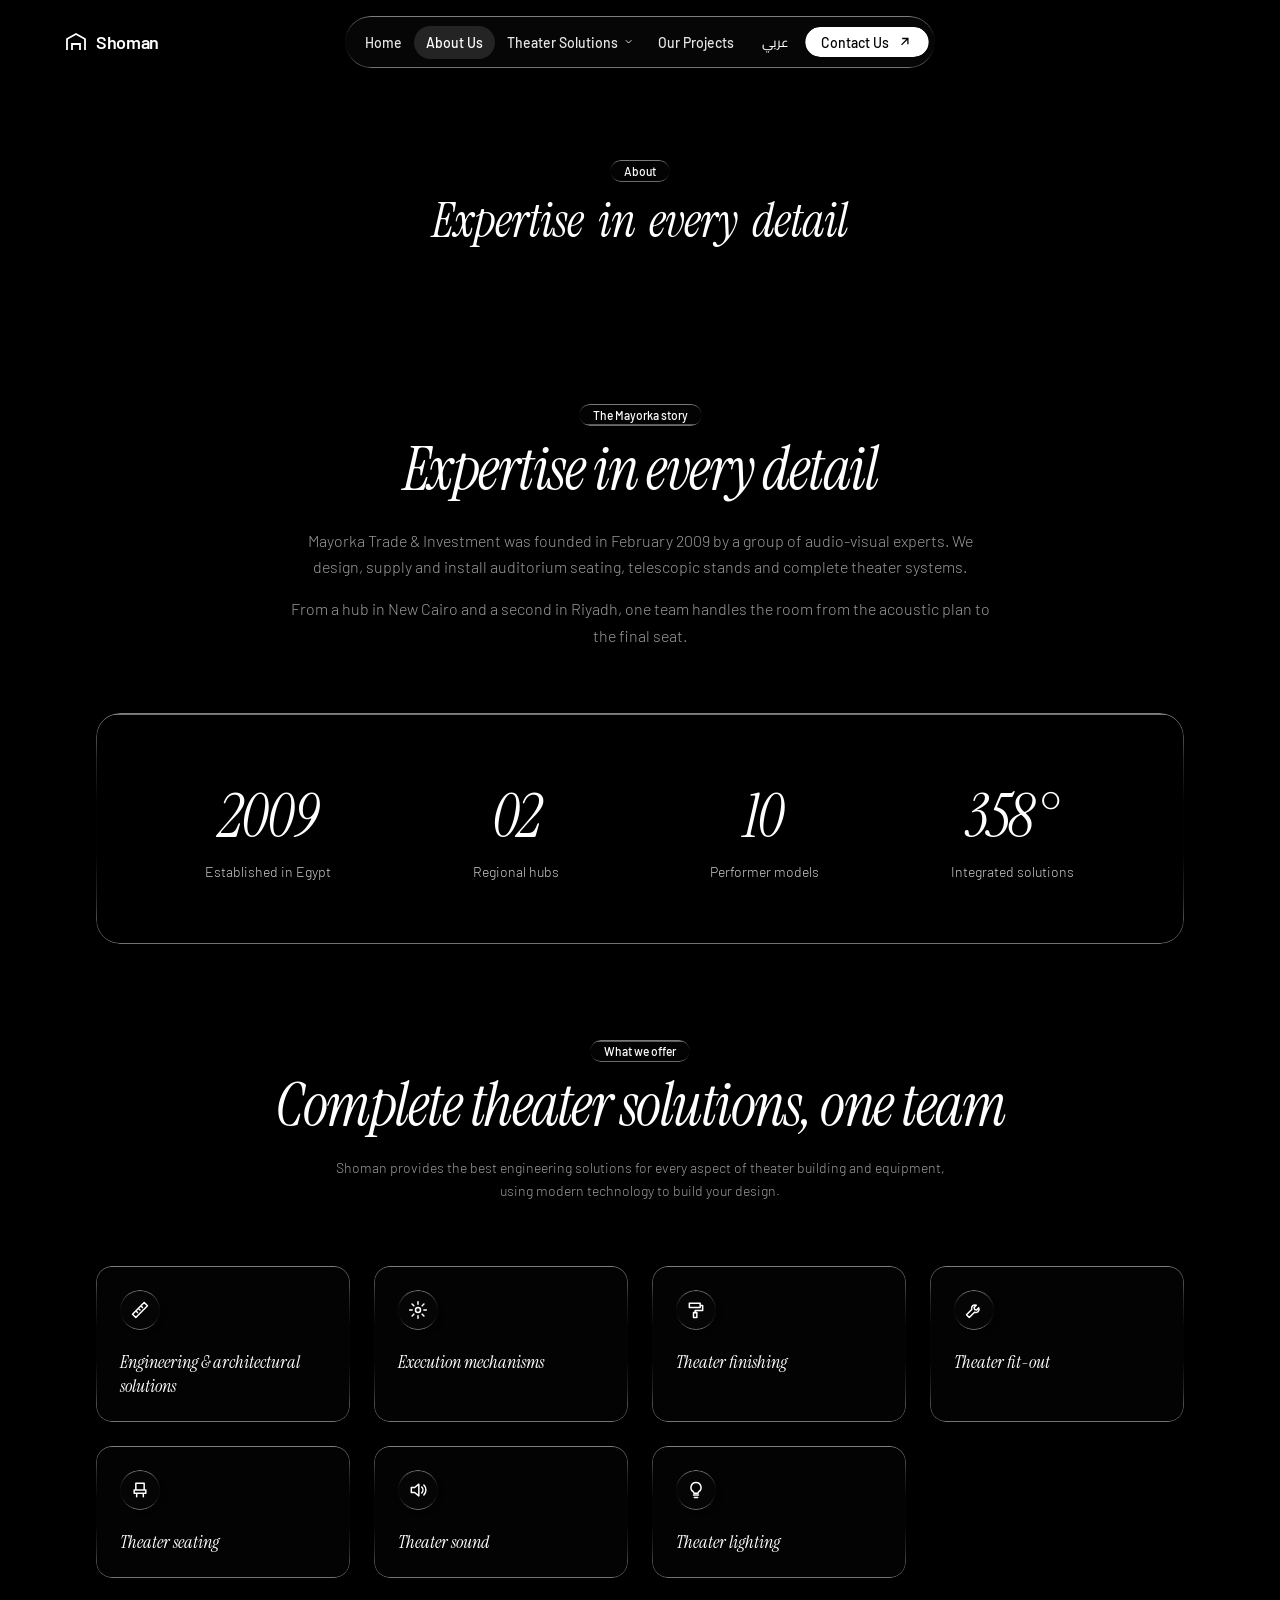
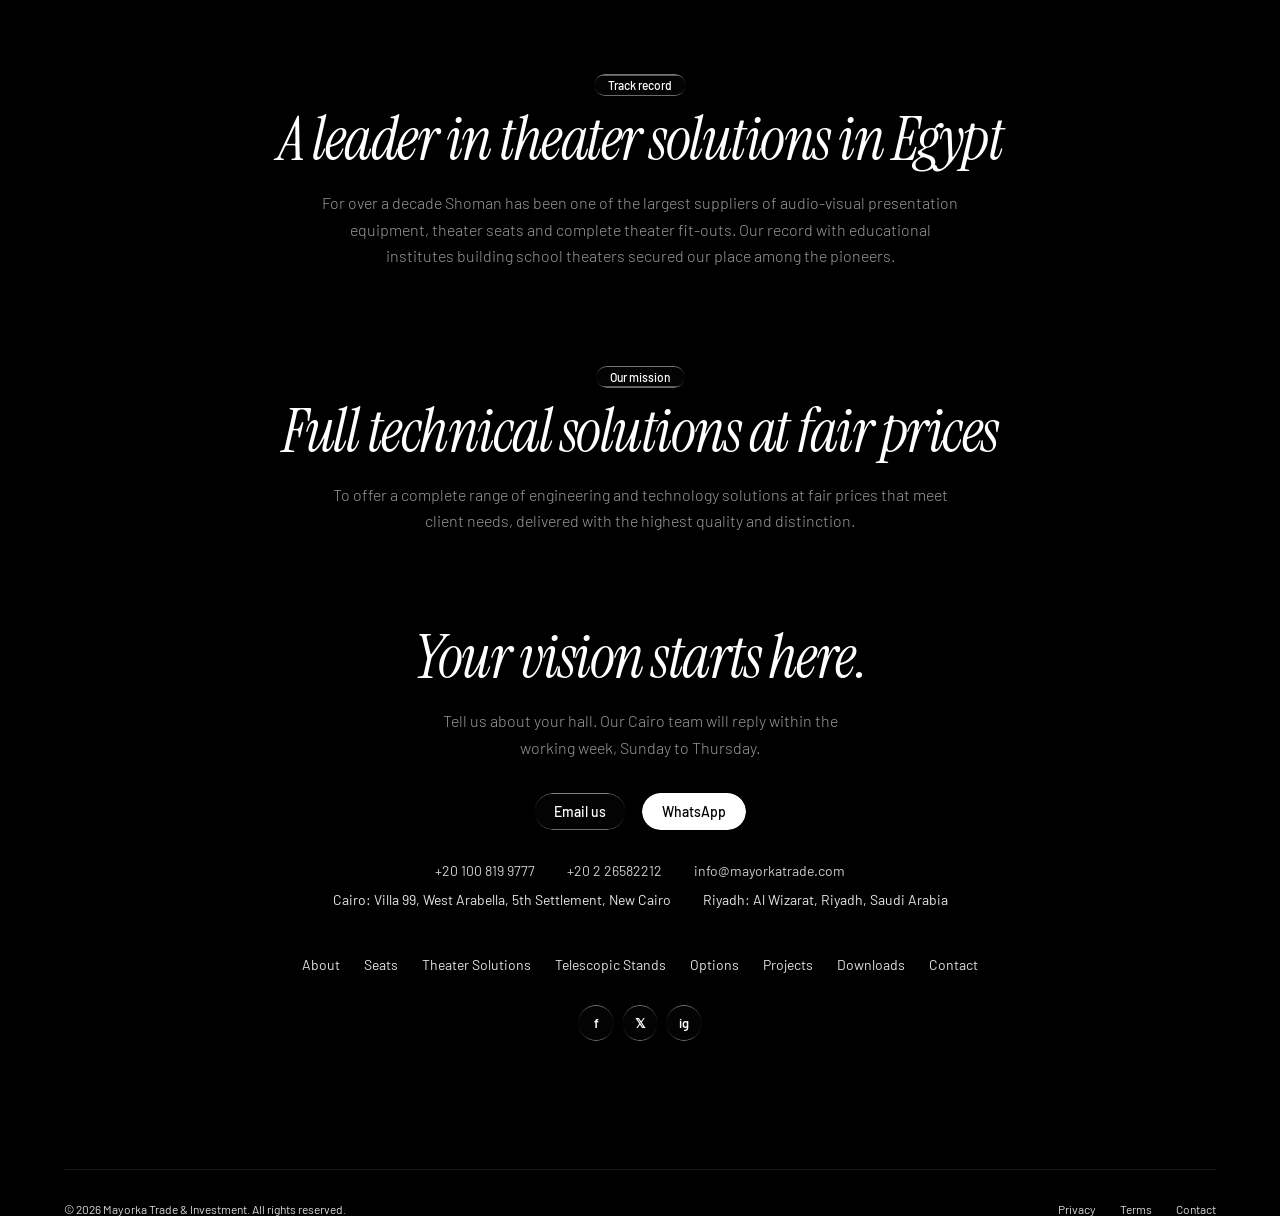
==== about.html @ d0b799e7 "Upload website" ====
<!doctype html>
<html lang="en" dir="ltr">
<head>
<meta charset="utf-8">
<meta name="viewport" content="width=device-width,initial-scale=1,viewport-fit=cover">
<script src="theme.js"></script>
<title>Shoman | About</title>
<link rel="preconnect" href="https://fonts.googleapis.com">
<link rel="preconnect" href="https://fonts.gstatic.com" crossorigin>
<link rel="stylesheet" href="https://fonts.googleapis.com/css2?family=Barlow:wght@300;400;500;600&family=Instrument+Serif:ital@0;1&family=Cairo:wght@300;400;500;600;700&display=swap">
<style>
:root{--bg:#000;--fg:#fff;--muted:rgba(255,255,255,.6);--serif:'Instrument Serif','Cairo',serif;--sans:'Barlow','Cairo',ui-sans-serif,sans-serif}
*{box-sizing:border-box;margin:0;padding:0}
html{scroll-behavior:smooth}
body{background:var(--bg);color:var(--fg);font-family:var(--sans);-webkit-font-smoothing:antialiased;min-height:100svh;overflow-x:hidden}
a{color:inherit;text-decoration:none}ul{list-style:none}
::selection{background:rgba(255,255,255,.25);color:#000}
:focus-visible{outline:3px solid rgba(255,255,255,.5);outline-offset:2px}
.serif{font-family:var(--serif);font-style:italic}
[dir=rtl] .serif{font-style:normal;font-weight:600}
/* liquid glass (identical to Prism) */
.lg,.lgs{background:rgba(255,255,255,.01);background-blend-mode:luminosity;backdrop-filter:blur(4px);-webkit-backdrop-filter:blur(4px);box-shadow:inset 0 1px 1px rgba(255,255,255,.1);position:relative;overflow:hidden}
.lgs{backdrop-filter:blur(50px);-webkit-backdrop-filter:blur(50px);box-shadow:4px 4px 4px rgba(0,0,0,.05),inset 0 1px 1px rgba(255,255,255,.15)}
.lg::before,.lgs::before{content:'';position:absolute;inset:0;border-radius:inherit;padding:1.4px;background:linear-gradient(180deg,rgba(255,255,255,.45),rgba(255,255,255,.15) 20%,rgba(255,255,255,0) 40%,rgba(255,255,255,0) 60%,rgba(255,255,255,.15) 80%,rgba(255,255,255,.45));-webkit-mask:linear-gradient(#fff 0 0) content-box,linear-gradient(#fff 0 0);-webkit-mask-composite:xor;mask-composite:exclude;pointer-events:none}
.rise{animation:rise .6s ease-out both}
.rs{animation:rs .6s ease-out both}
.wr{display:inline-block;animation:wr .7s ease-out both}
@keyframes rise{from{opacity:0;transform:translateY(20px)}to{opacity:1;transform:none}}
@keyframes rs{from{transform:translateY(20px)}to{transform:none}}
@keyframes wr{0%{transform:translateY(50px)}50%{transform:translateY(-5px)}100%{transform:none}}
@media(prefers-reduced-motion:reduce){.rise,.rs,.wr{animation:none}}
/* video backdrop */
.vb{position:absolute;inset:0;width:100%;height:100%;object-fit:cover;z-index:0}
.fb,.ft{position:absolute;inset-inline:0;height:200px;z-index:1;pointer-events:none}
.fb{bottom:0;background:linear-gradient(to top,#000,transparent)}
.ft{top:0;background:linear-gradient(to bottom,#000,transparent)}
.sec{position:relative;overflow:hidden}
.wrap{position:relative;z-index:2;max-width:72rem;margin-inline:auto}
.pad{padding:6rem 1.5rem}
@media(min-width:768px){.pad{padding-inline:4rem}}
@media(min-width:1024px){.pad{padding-inline:6rem}}
/* pieces */
.pill{display:inline-block;border-radius:999px;padding:.25rem .875rem;font-size:.75rem;font-weight:500}
.gbtn{display:inline-flex;align-items:center;justify-content:center;gap:.5rem;border-radius:999px;padding:.625rem 1.25rem;font:500 .875rem var(--sans);color:#fff;border:0;cursor:pointer;white-space:nowrap}
.btn{display:inline-flex;align-items:center;gap:.5rem;border-radius:999px;padding:.625rem 1.25rem;font:500 .875rem var(--sans);background:#fff;color:#000;border:0;cursor:pointer;white-space:nowrap}
.btn.sm{padding:.4rem 1rem}
.ghost{background:none;color:#fff}.ghost:hover{background:rgba(255,255,255,.1)}
h2.h{font-size:2.25rem;line-height:.9;letter-spacing:-.025em;font-weight:400}
@media(min-width:768px){h2.h{font-size:3rem}}@media(min-width:1024px){h2.h{font-size:3.75rem}}
.p{font-size:.875rem;line-height:1.65;font-weight:300;color:var(--muted)}
.ctr{display:flex;flex-direction:column;align-items:center;text-align:center}
svg{width:1.1em;height:1.1em;flex:none}[dir=rtl] .ar{transform:scaleX(-1)}
/* nav */
header{position:fixed;inset-inline:0;top:1rem;z-index:50;padding:0 1.5rem}
@media(min-width:1024px){header{padding:0 4rem}}
nav{display:flex;align-items:center;justify-content:space-between;gap:1rem}
@media(min-width:768px){nav{display:grid;grid-template-columns:1fr auto 1fr}}
.logo{display:flex;align-items:center;gap:.5rem;font-size:1.125rem;font-weight:600;letter-spacing:-.02em;justify-self:start}
.bar{display:flex;align-items:center;gap:.25rem;border-radius:999px;padding:.375rem}
.links{display:none}@media(min-width:768px){.links{display:flex}.bar{padding-inline-start:.5rem}}
.links a{padding:.5rem .75rem;font-size:.875rem;font-weight:500;color:rgba(255,255,255,.9)}.links a:hover{color:#fff}
.lang{background:none;border:0;color:#fff;font:500 .8rem var(--sans);padding:.5rem .75rem;cursor:pointer;border-radius:999px}.lang:hover{background:rgba(255,255,255,.1)}
/* hero */
#home{min-height:100svh;display:flex;flex-direction:column}
.hin{position:relative;z-index:10;flex:1;display:flex;flex-direction:column;align-items:center;text-align:center;padding:9rem 1.5rem 0}
@media(min-width:768px){.hin{padding-top:11rem}}
.hin h1{margin-top:1.5rem;max-width:48rem;font-size:3.75rem;line-height:.85;letter-spacing:-2px;font-weight:400}
[dir=rtl] .hin h1{line-height:1.05;letter-spacing:0}
@media(min-width:768px){.hin h1{font-size:4.5rem}}@media(min-width:1024px){.hin h1{font-size:5.5rem;letter-spacing:-4px}[dir=rtl] .hin h1{letter-spacing:0}}
h1 span.w{display:inline-flex;flex-wrap:wrap;justify-content:center;gap:0 .3em}
.part{margin-top:auto;padding:4rem 0 2rem;gap:1.5rem}
.part ul{display:flex;flex-wrap:wrap;justify-content:center;gap:1rem 3rem}
.part li{font-size:1.5rem;letter-spacing:-.02em}@media(min-width:768px){.part li{font-size:1.875rem}}
/* process */
#process{min-height:700px;display:flex;align-items:center;padding:8rem 1.5rem}
/* features */
.row{display:flex;flex-direction:column;align-items:center;gap:2.5rem;margin-top:4rem}
@media(min-width:1024px){.row{flex-direction:row;gap:4rem;margin-top:6rem}.row.rev{flex-direction:row-reverse}}
.row>*{flex:1}.row h3{font-size:1.875rem;line-height:.95;letter-spacing:-.02em;font-weight:400}
@media(min-width:768px){.row h3{font-size:2.25rem}}
.media{position:relative;aspect-ratio:4/3;width:100%;border-radius:1rem;overflow:hidden}
/* grids */
.g{display:grid;gap:1.5rem;margin-top:4rem;grid-template-columns:1fr}
@media(min-width:768px){.g.b{grid-template-columns:repeat(2,1fr)}.g.t{grid-template-columns:repeat(3,1fr)}}
@media(min-width:1024px){.g.b{grid-template-columns:repeat(4,1fr)}}
.card{border-radius:1rem;padding:1.5rem}
.ico{display:flex;width:2.5rem;height:2.5rem;border-radius:50%;align-items:center;justify-content:center}
.card h3{margin-top:1.5rem;font-size:1.125rem;font-weight:400}.card .p{margin-top:.5rem}
.tag{display:block;margin-top:1.25rem;font-size:.75rem;color:rgba(255,255,255,.5)}
/* stats */
#stats{padding:8rem 1.5rem}
dl{border-radius:1.5rem;padding:3rem;display:grid;grid-template-columns:repeat(2,1fr);gap:2rem;text-align:center}
@media(min-width:768px){dl{padding:4rem}}@media(min-width:1024px){dl{grid-template-columns:repeat(4,1fr)}}
dl div{display:flex;flex-direction:column;gap:.5rem}dt{order:2;font-size:.875rem;font-weight:300;color:var(--muted)}
dd{font-size:2.25rem;letter-spacing:-.02em;font-variant-numeric:tabular-nums}@media(min-width:768px){dd{font-size:3rem}}@media(min-width:1024px){dd{font-size:3.75rem}}
/* cta + footer */
#contact{padding:8rem 1.5rem 2rem}
.cl{display:flex;flex-wrap:wrap;justify-content:center;gap:.75rem 2rem;margin-top:2rem;font-size:.875rem;color:rgba(255,255,255,.8)}
footer{margin-top:8rem;display:flex;flex-direction:column;align-items:center;justify-content:space-between;gap:1rem;border-top:1px solid rgba(255,255,255,.1);padding-top:2rem;font-size:.75rem;color:rgba(255,255,255,.4)}
@media(min-width:640px){footer{flex-direction:row}}
footer nav{display:flex;gap:1.5rem}footer a:hover{color:#fff}

.chips{display:flex;flex-wrap:wrap;justify-content:center;gap:.5rem;margin-top:2.5rem}
.chip{border:0;color:#fff;font:500 .8rem var(--sans);padding:.5rem 1rem;border-radius:999px;cursor:pointer;background:rgba(255,255,255,.04)}
.chip.on{background:#fff;color:#000}
.pc{display:flex;flex-direction:column;gap:.75rem;padding:1.75rem}
.pc[hidden]{display:none}
.pc .n{font-size:2.5rem;letter-spacing:-.02em;line-height:1}
.pc h3{margin:0;font-size:1.25rem}
.soc{display:flex;gap:.5rem;justify-content:center;margin-top:2rem}
.soc a{width:2.25rem;height:2.25rem;border-radius:50%;display:flex;align-items:center;justify-content:center;font-size:.8rem;font-weight:600}
.modal{position:fixed;inset:0;z-index:100;display:none;align-items:center;justify-content:center;padding:1.5rem;background:rgba(0,0,0,.7)}
.modal.on{display:flex}
.box{width:100%;max-width:32rem;border-radius:1.5rem;padding:2rem;background:rgba(10,10,10,.92);position:relative}
.box h3{font-size:1.75rem;font-weight:400;margin-bottom:1rem}.box h4{font-size:.95rem;font-weight:600;margin-top:1.25rem}
.box .p{margin-top:.4rem;color:rgba(255,255,255,.7)}.box .note{margin-top:1.5rem;font-size:.75rem;color:rgba(255,255,255,.4)}
.box button.x{position:absolute;top:1rem;inset-inline-end:1rem;background:none;border:0;color:#fff;font-size:1.25rem;cursor:pointer}
[dir=rtl]{--sans:'Cairo','Barlow',sans-serif}
.pgs{display:flex;flex-wrap:wrap;justify-content:center;gap:.5rem 1.5rem;margin-top:3rem;font-size:.875rem;color:rgba(255,255,255,.7)}.pgs a:hover{color:#fff}
.tabs{display:flex;flex-wrap:wrap;justify-content:center;gap:.5rem;margin-top:2.5rem}.tb{border:0;color:#fff;font:500 .8rem var(--sans);padding:.5rem 1rem;border-radius:999px;cursor:pointer;background:rgba(255,255,255,.04)}.tb.on{background:#fff;color:#000}
.pnl{margin:2rem auto 0;max-width:40rem;padding:2rem;border-radius:1.5rem}.pnl[hidden]{display:none}.pnl ul{margin-top:1.25rem;display:flex;flex-direction:column;gap:.6rem}.pnl li{font-size:.9rem;color:rgba(255,255,255,.85);display:flex;gap:.6rem}.pnl li::before{content:"✓";color:#fff}
.chs{display:flex;flex-wrap:wrap;gap:.5rem;margin-top:1.25rem}.chs .pill{font-weight:400;color:rgba(255,255,255,.85)}
.spec{margin-top:.25rem;display:grid;grid-template-columns:auto 1fr;gap:.35rem 1rem;font-size:.8rem}.spec dt{order:0;color:rgba(255,255,255,.5);font-size:.8rem}.spec dd{font-size:.8rem;letter-spacing:0;font-family:var(--sans);text-align:start}
.cr{display:flex;gap:2rem;align-items:flex-start;flex-wrap:wrap;margin-top:1rem}
.bar.lg{overflow:visible}.links .nl{display:inline-flex;align-items:center;gap:.3rem;border-radius:999px}.links .nl.on{background:rgba(255,255,255,.12);color:#fff}.links .nl:hover{background:rgba(255,255,255,.08)}
.has-dd{position:relative;display:flex}.dd{position:absolute;top:100%;inset-inline-start:0;padding-top:.6rem;display:none;min-width:15rem;z-index:60}.dd-in{border-radius:1.25rem;padding:.4rem;background:rgba(8,8,8,.94)}
.has-dd:hover .dd,.has-dd:focus-within .dd{display:block}.links .dd a{display:block;padding:.6rem .9rem;border-radius:.75rem;font-size:.85rem;color:rgba(255,255,255,.85)}.links .dd a:hover{background:rgba(255,255,255,.1);color:#fff}
.bg{display:inline-flex;padding:.4rem .6rem}@media(min-width:768px){.bg{display:none}}
.mnav{display:none;margin-top:.75rem;border-radius:1.5rem;padding:.5rem;flex-direction:column;background:rgba(8,8,8,.94)}.mnav.on{display:flex}@media(min-width:768px){.mnav{display:none!important}}
.mnav a{padding:.7rem 1rem;border-radius:999px;font-size:.9rem;font-weight:500}.mnav a.on{background:rgba(255,255,255,.12)}.mnav a.sub{padding-inline-start:2rem;font-size:.8rem;color:rgba(255,255,255,.7);font-weight:400}
.scrim{position:fixed;inset:0;z-index:80;background:rgba(0,0,0,.6);opacity:0;pointer-events:none;transition:opacity .3s}.scrim.on{opacity:1;pointer-events:auto}
.panel{position:fixed;top:0;bottom:0;inset-inline-end:0;width:min(28rem,100%);z-index:90;overflow-y:auto;background:rgba(8,8,8,.97);padding:1.5rem;border-inline-start:1px solid rgba(255,255,255,.15);transform:translateX(100%);transition:transform .35s ease}
[dir=rtl] .panel{transform:translateX(-100%)}.panel.on,[dir=rtl] .panel.on{transform:none}
.ph{display:flex;justify-content:space-between;align-items:flex-start;gap:1rem;margin-bottom:1.5rem}.pe{font-size:.75rem;color:rgba(255,255,255,.5)}.ph h3{font-size:2rem;font-weight:400;margin-top:.25rem}
.xb{background:none;border:0;color:#fff;font-size:1.5rem;line-height:1;cursor:pointer;padding:.25rem .5rem;border-radius:999px}.xb:hover{background:rgba(255,255,255,.1)}
.pimg{aspect-ratio:4/3;border-radius:1rem;background:rgba(255,255,255,.04);padding:2rem;margin-bottom:1.25rem}.pimg svg,.cimg svg{width:100%;height:100%}
.cimg{aspect-ratio:16/10;border-radius:.75rem;background:rgba(255,255,255,.04);padding:1rem;margin-bottom:.5rem}
.prow{display:flex;justify-content:space-between;gap:1rem;padding:.75rem 0;border-bottom:1px solid rgba(255,255,255,.1);font-size:.875rem}.prow b{font-weight:500;color:rgba(255,255,255,.55)}
.pbt{display:flex;flex-wrap:wrap;gap:.75rem;margin-top:1.5rem}
.pcard,.pc{cursor:pointer;transition:background .2s}.pcard:hover,.pc:hover{background:rgba(255,255,255,.04)}.hid{display:none!important}
.lmw{display:flex;flex-direction:column;align-items:center;gap:1rem;margin-top:3rem}
.lbx{position:fixed;inset:0;z-index:100;display:none;align-items:center;justify-content:center;padding:1.5rem;background:rgba(0,0,0,.8)}.lbx.on{display:flex}
.lbb{width:100%;max-width:56rem;border-radius:1.5rem;padding:1rem;position:relative;background:rgba(10,10,10,.96)}.lbb .xb{position:absolute;top:1.5rem;inset-inline-end:1.5rem;z-index:3;background:rgba(0,0,0,.5)}
.art{aspect-ratio:16/9;border-radius:1rem;overflow:hidden}.art svg{width:100%;height:100%;display:block}.cap{padding:1.25rem .75rem .5rem}.cap b{font-size:1.5rem;font-weight:400}.cap p{margin-top:.5rem}
</style>
<script>document.documentElement.classList.add("js")</script>
<style id="shoman-smooth">/* ===== Shoman smooth layer ===== */
:root{--ease:cubic-bezier(.22,1,.36,1)}
@keyframes shomanIn{from{opacity:0}to{opacity:1}}
@keyframes shomanUp{from{opacity:0;transform:translateY(16px)}to{opacity:1;transform:none}}
@keyframes shomanPop{from{opacity:0;transform:translateY(12px) scale(.98)}to{opacity:1;transform:none}}
/* page enter / leave */
body{animation:shomanIn .5s ease both}
html.leaving body{opacity:0;transition:opacity .26s ease}
main{transition:opacity .2s ease}main.lswap{opacity:0}
/* scroll reveal (replaces the fire-on-load .rise) */
html.js .rise{animation:none;opacity:0;transform:translateY(28px);transition:opacity .9s var(--ease),transform .9s var(--ease),background-color .3s ease,border-color .3s ease}
html.js .rise.in{opacity:1;transform:none}
html.js .rise.done{transition:transform .4s var(--ease),opacity .4s ease,background-color .3s ease,border-color .3s ease}
html.js .rise.done.pcard:hover,html.js .rise.done.pc:hover{transform:translateY(-4px)}
/* background videos fade in instead of popping */
html.js .vb{opacity:0;transition:opacity 1.2s ease}html.js .vb.ready{opacity:1}
/* nav dropdown + mobile menu */
.dd{display:block;opacity:0;visibility:hidden;transform:translateY(8px);transition:opacity .25s var(--ease),transform .25s var(--ease),visibility 0s linear .25s}
.has-dd:hover .dd,.has-dd:focus-within .dd{opacity:1;visibility:visible;transform:none;transition-delay:0s}
.links .nl svg{transition:transform .25s var(--ease)}.has-dd:hover .nl svg{transform:rotate(180deg)}
.mnav.on{animation:shomanPop .3s var(--ease)}
/* buttons, chips, links */
.btn,.gbtn,.chip,.tb,.lang,.links a,.mnav a,.dd a,.pgs a,footer a,.xb,.soc a{transition:color .25s ease,background-color .25s ease,border-color .25s ease,transform .25s var(--ease),opacity .25s ease}
.btn:hover,.gbtn:hover{transform:translateY(-1px)}.btn:active,.gbtn:active{transform:none}
.chip:hover:not(.on),.tb:hover:not(.on){background:rgba(255,255,255,.1)}
/* modal / lightbox / panel / tab + filter swaps */
.modal.on,.lbx.on{animation:shomanIn .25s ease}
.modal.on .box,.lbx.on .lbb{animation:shomanPop .35s var(--ease)}
.pc.swap,.pnl.swap{animation:shomanUp .5s var(--ease) both}
.pnl:not([hidden]){animation:shomanUp .5s var(--ease) both}
@media(prefers-reduced-motion:reduce){body{animation:none}html.js .rise{opacity:1;transform:none;transition:none}html.js .vb{opacity:1;transition:none}.pnl:not([hidden]),.pc.swap{animation:none}.dd{transition:none}}
/* footer video: dimmed + softened so the text stays readable */
#cta .vb,#contact .vb{filter:brightness(.55) blur(2px);transform:scale(1.05)}

/* icons */
.ico svg{width:1.25rem;height:1.25rem;stroke-linecap:round;stroke-linejoin:round}
.ico{transition:background-color .3s ease,transform .4s var(--ease)}
.card:hover .ico,.pnl:hover>.ico{background:rgba(255,255,255,.1);transform:scale(1.06)}
.ico+h3[style*="margin:0"]{margin-top:1.25rem!important}
.ico+h3{margin-top:1.25rem}
.pnl>.ico+h3{margin-top:1rem}
.tb{display:inline-flex;align-items:center;gap:.5rem}.tb svg{width:1rem;height:1rem;stroke-width:1.8;stroke-linecap:round;stroke-linejoin:round}
.card a[dir=ltr] svg{width:1rem;height:1rem;stroke-width:1.8;stroke-linecap:round;stroke-linejoin:round}
.card div svg{width:1rem;height:1rem;stroke-linecap:round;stroke-linejoin:round}
</style>
<link rel="stylesheet" href="theme.css">
</head>
<body>
<header>
  <nav>
    <a href="index.html" class="logo" aria-label="Shoman"><svg viewBox="0 0 24 24" fill="none" stroke="currentColor" stroke-width="1.8" style="width:1.5rem;height:1.5rem"><path d="M3 20V9l9-5 9 5v11M8 20v-6h8v6"/></svg>Shoman</a>
    <div class="lg bar">
      <div class="links"><a href="index.html" class="nl" data-en="Home" data-ar="الرئيسية">Home</a><a href="about.html" class="nl on" data-en="About Us" data-ar="من نحن">About Us</a><div class="has-dd"><a href="theater.html" class="nl" aria-haspopup="true"><span data-en="Theater Solutions" data-ar="حلول المسارح">Theater Solutions</span><svg viewBox="0 0 24 24" fill="none" stroke="currentColor" stroke-width="2" style="width:.8em;height:.8em"><path d="m6 9 6 6 6-6"/></svg></a><div class="dd" role="menu"><div class="dd-in lgs"><a href="theater.html#svc-arch" role="menuitem" data-en="Architecture &amp; Design" data-ar="العمارة والتصميم">Architecture &amp; Design</a><a href="theater.html#svc-audio" role="menuitem" data-en="Pro Audio" data-ar="الصوتيات الاحترافية">Pro Audio</a><a href="theater.html#svc-light" role="menuitem" data-en="Pro Lighting" data-ar="الإضاءة الاحترافية">Pro Lighting</a><a href="theater.html#svc-visual" role="menuitem" data-en="Visual &amp; Effects" data-ar="المؤثرات البصرية">Visual &amp; Effects</a><a href="theater.html#svc-mech" role="menuitem" data-en="Mechanism" data-ar="الميكانيزم">Mechanism</a><a href="theater.html#svc-care" role="menuitem" data-en="Annual Care Packages" data-ar="باقات الصيانة السنوية">Annual Care Packages</a></div></div></div><a href="projects.html" class="nl" data-en="Our Projects" data-ar="مشاريعنا">Our Projects</a></div>
      <button class="lang" id="lang" aria-label="Switch language">عربي</button>
      <a href="contact.html" class="btn sm"><span data-en="Contact Us" data-ar="تواصل معنا">Contact Us</span><svg class="ar" viewBox="0 0 24 24" fill="none" stroke="currentColor" stroke-width="2"><path d="M7 17 17 7M8 7h9v9"/></svg></a>
      <button class="lang bg" id="bg" aria-label="Menu" aria-expanded="false"><svg viewBox="0 0 24 24" fill="none" stroke="currentColor" stroke-width="2" style="width:1.25rem;height:1.25rem"><path d="M4 7h16M4 12h16M4 17h16"/></svg></button>
    </div>
  </nav>
  <div class="mnav lg" id="mnav"><a href="index.html" class="m" data-en="Home" data-ar="الرئيسية">Home</a><a href="about.html" class="m on" data-en="About Us" data-ar="من نحن">About Us</a><a href="theater.html" class="m" data-en="Theater Solutions" data-ar="حلول المسارح">Theater Solutions</a><a class="sub" href="theater.html#svc-arch" data-en="Architecture &amp; Design" data-ar="العمارة والتصميم">Architecture &amp; Design</a><a class="sub" href="theater.html#svc-audio" data-en="Pro Audio" data-ar="الصوتيات الاحترافية">Pro Audio</a><a class="sub" href="theater.html#svc-light" data-en="Pro Lighting" data-ar="الإضاءة الاحترافية">Pro Lighting</a><a class="sub" href="theater.html#svc-visual" data-en="Visual &amp; Effects" data-ar="المؤثرات البصرية">Visual &amp; Effects</a><a class="sub" href="theater.html#svc-mech" data-en="Mechanism" data-ar="الميكانيزم">Mechanism</a><a class="sub" href="theater.html#svc-care" data-en="Annual Care Packages" data-ar="باقات الصيانة السنوية">Annual Care Packages</a><a href="projects.html" class="m" data-en="Our Projects" data-ar="مشاريعنا">Our Projects</a><a href="contact.html" class="m" data-en="Contact Us" data-ar="تواصل معنا">Contact Us</a></div>
</header>
<script>(function(){var b=document.getElementById("bg"),m=document.getElementById("mnav");b.addEventListener("click",function(){var o=m.classList.toggle("on");b.setAttribute("aria-expanded",o)});m.addEventListener("click",function(e){if(e.target.tagName==="A")m.classList.remove("on")})})()</script>
<main>
<section class="sec" style="padding:10rem 1.5rem 4rem"><video class="vb" src="cta.mp4" autoplay loop muted playsinline aria-hidden="true" tabindex="-1"></video><div class="fb"></div><div aria-hidden="true" style="position:absolute;inset:0;z-index:0;background:rgba(0,0,0,.45)"></div><div class="wrap ctr" style="max-width:48rem"><span class="lg pill rise" style="margin-bottom:1rem" data-en="About" data-ar="من نحن"></span><h1 id="h1" class="serif" style="font-size:3rem;line-height:.95;letter-spacing:-.02em;font-weight:400" data-en="Expertise in every detail" data-ar="خبرة في كل تفصيلة"></h1></div></section>
<section class="pad"><div class="wrap"><div class="rise ctr"><span class="lg pill" data-en="The Mayorka story" data-ar="قصة مايوركا" style="margin-bottom:1rem"></span><h2 class="h serif" data-en="Expertise in every detail" data-ar="خبرة في كل تفصيلة"></h2></div><div class="rise ctr" style="margin-top:2rem;gap:1rem;max-width:44rem;margin-inline:auto"><p class="p" data-en="Mayorka Trade &amp; Investment was founded in February 2009 by a group of audio-visual experts. We design, supply and install auditorium seating, telescopic stands and complete theater systems." data-ar="تأسست مايوركا للتجارة والاستثمار في فبراير 2009 على يد مجموعة من خبراء الصوت والصورة. نصمم ونورّد ونركّب مقاعد القاعات والمدرجات القابلة للطي وأنظمة المسارح المتكاملة." style="font-size:1rem"></p><p class="p" data-en="From a hub in New Cairo and a second in Riyadh, one team handles the room from the acoustic plan to the final seat." data-ar="من مركزنا في القاهرة الجديدة ومركز ثانٍ في الرياض، يتولى فريق واحد القاعة من الخطة الصوتية حتى آخر مقعد." style="font-size:1rem"></p></div><dl class="rise lg" style="margin-top:4rem"><div><dt data-en="Established in Egypt" data-ar="تأسست في مصر"></dt><dd class="serif">2009</dd></div><div><dt data-en="Regional hubs" data-ar="مركزان إقليميان"></dt><dd class="serif">02</dd></div><div><dt data-en="Performer models" data-ar="موديلات Performer"></dt><dd class="serif">10</dd></div><div><dt data-en="Integrated solutions" data-ar="حلول متكاملة"></dt><dd class="serif">360°</dd></div></dl><div style="margin-top:6rem"><div class="rise ctr"><span class="lg pill" data-en="What we offer" data-ar="ما نقدمه" style="margin-bottom:1rem"></span><h2 class="h serif" data-en="Complete theater solutions, one team" data-ar="حلول متكاملة للمسارح بفريق واحد"></h2></div><p class="p rise" style="text-align:center;max-width:40rem;margin:1.5rem auto 0" data-en="Shoman provides the best engineering solutions for every aspect of theater building and equipment, using modern technology to build your design." data-ar="توفر Shoman أفضل الحلول الهندسية لجميع جوانب بناء المسرح والمعدات، وبأفضل الحلول الإبداعية باستخدام التكنولوجيا الحديثة لبناء التصميم الخاص بك."></p><div class="g b"><article class="rise lg card" style="animation-delay:0.0s"><span class="ico lgs"><svg viewBox="0 0 24 24" fill="none" stroke="currentColor" stroke-width="1.8" aria-hidden="true"><path d="M3 17 17 3l4 4L7 21zM7 13l2 2M10 10l2 2M13 7l2 2"/></svg></span><h3 class="serif" style="margin:0" data-en="Engineering &amp; architectural solutions" data-ar="الحلول الهندسية والمعمارية"></h3></article><article class="rise lg card" style="animation-delay:0.1s"><span class="ico lgs"><svg viewBox="0 0 24 24" fill="none" stroke="currentColor" stroke-width="1.8" aria-hidden="true"><path d="M12 9a3 3 0 1 0 0 6 3 3 0 0 0 0-6zM12 2v3M12 19v3M2 12h3M19 12h3M4.9 4.9l2.1 2.1M17 17l2.1 2.1M19.1 4.9 17 7M7 17l-2.1 2.1"/></svg></span><h3 class="serif" style="margin:0" data-en="Execution mechanisms" data-ar="آليات التنفيذ"></h3></article><article class="rise lg card" style="animation-delay:0.2s"><span class="ico lgs"><svg viewBox="0 0 24 24" fill="none" stroke="currentColor" stroke-width="1.8" aria-hidden="true"><path d="M4 4h13v5H4zM17 6.5h3v6H11v3M9 15h4v6H9z"/></svg></span><h3 class="serif" style="margin:0" data-en="Theater finishing" data-ar="تشطيبات المسارح"></h3></article><article class="rise lg card" style="animation-delay:0.3s"><span class="ico lgs"><svg viewBox="0 0 24 24" fill="none" stroke="currentColor" stroke-width="1.8" aria-hidden="true"><path d="M14.7 6.3a4 4 0 0 0-5.4 5.1L3 17.7 6.3 21l6.3-6.3a4 4 0 0 0 5.1-5.4l-2.6 2.6-2.4-.6-.6-2.4z"/></svg></span><h3 class="serif" style="margin:0" data-en="Theater fit-out" data-ar="تجهيزات المسارح"></h3></article><article class="rise lg card" style="animation-delay:0.0s"><span class="ico lgs"><svg viewBox="0 0 24 24" fill="none" stroke="currentColor" stroke-width="1.8" aria-hidden="true"><path d="M7 4h10v8H7zM5 12h14v4H5zM8 16v4M16 16v4"/></svg></span><h3 class="serif" style="margin:0" data-en="Theater seating" data-ar="كراسي المسارح"></h3></article><article class="rise lg card" style="animation-delay:0.1s"><span class="ico lgs"><svg viewBox="0 0 24 24" fill="none" stroke="currentColor" stroke-width="1.8" aria-hidden="true"><path d="M4 9v6h4l5 4V5L8 9zM16.5 8.5a5 5 0 0 1 0 7M19 6a8.5 8.5 0 0 1 0 12"/></svg></span><h3 class="serif" style="margin:0" data-en="Theater sound" data-ar="صوتيات المسارح"></h3></article><article class="rise lg card" style="animation-delay:0.2s"><span class="ico lgs"><svg viewBox="0 0 24 24" fill="none" stroke="currentColor" stroke-width="1.8" aria-hidden="true"><path d="M9 18h6M10 21h4M12 3a6 6 0 0 0-3.5 10.9c.6.5 1 1.2 1 2.1h5c0-.9.4-1.6 1-2.1A6 6 0 0 0 12 3z"/></svg></span><h3 class="serif" style="margin:0" data-en="Theater lighting" data-ar="إضاءة المسارح"></h3></article></div></div><div class="rise ctr" style="margin-top:6rem"><span class="lg pill" data-en="Track record" data-ar="سجل الإنجاز" style="margin-bottom:1rem"></span><h2 class="h serif" data-en="A leader in theater solutions in Egypt" data-ar="من رواد حلول المسارح في مصر"></h2><p class="p" data-en="For over a decade Shoman has been one of the largest suppliers of audio-visual presentation equipment, theater seats and complete theater fit-outs. Our record with educational institutes building school theaters secured our place among the pioneers." data-ar="تعد Shoman واحدة من أكبر موردي معدات العروض الصوتية والمرئية وكراسي المسارح وكافة تجهيزات المسارح لأكثر من عقد. وسجلنا الحافل مع المعاهد التعليمية في مصر لبناء المسارح المدرسية جعلنا أحد رواد حلول المسرح في مصر." style="margin-top:1.5rem;max-width:40rem;font-size:1rem"></p></div><div class="rise ctr" style="margin-top:6rem"><span class="lg pill" data-en="Our mission" data-ar="مهمتنا" style="margin-bottom:1rem"></span><h2 class="h serif" data-en="Full technical solutions at fair prices" data-ar="حلول تقنية هندسية كاملة بأسعار مناسبة"></h2><p class="p" data-en="To offer a complete range of engineering and technology solutions at fair prices that meet client needs, delivered with the highest quality and distinction." data-ar="تقديم مجموعة كاملة من الحلول التكنولوجية الهندسية للسوق بأسعار مناسبة لتلبية احتياجات العملاء، وبأعلى جودة وتميز." style="margin-top:1.5rem;max-width:40rem;font-size:1rem"></p></div></div></section>
<!-- CTA + FOOTER on the footer video -->
<section id="cta" class="sec">
  <video class="vb" src="cta.mp4" autoplay loop muted playsinline aria-hidden="true" tabindex="-1"></video>
  <div class="ft"></div>
  <div class="wrap">
    <div class="rise ctr">
      <h2 class="h serif" style="max-width:48rem" data-en="Your vision starts here." data-ar="رؤيتك تبدأ من هنا."></h2>
      <p class="p" style="margin-top:1.5rem;max-width:28rem;font-size:1rem" data-en="Tell us about your hall. Our Cairo team will reply within the working week, Sunday to Thursday." data-ar="حدّثنا عن قاعتك. سيرد فريقنا في القاهرة خلال أسبوع العمل، من الأحد إلى الخميس."></p>
      <div style="margin-top:2rem;display:flex;flex-wrap:wrap;gap:1rem;justify-content:center">
        <a class="gbtn lgs" href="mailto:info@mayorkatrade.com" data-en="Email us" data-ar="راسلنا">Email us</a>
        <a class="btn" href="https://wa.me/201008199777" data-en="WhatsApp" data-ar="واتساب">WhatsApp</a>
      </div>
      <div class="cl"><span dir="ltr">+20 100 819 9777</span><span dir="ltr">+20 2 26582212</span><span dir="ltr">info@mayorkatrade.com</span></div>
      <div class="cl" style="margin-top:.75rem;color:rgba(255,255,255,.6)"><span data-en="Cairo: Villa 99, West Arabella, 5th Settlement, New Cairo" data-ar="القاهرة: فيلا 99، ويست أرابيلا، التجمع الخامس، القاهرة الجديدة"></span><span data-en="Riyadh: Al Wizarat, Riyadh, Saudi Arabia" data-ar="الرياض: الوزارات، الرياض، المملكة العربية السعودية"></span></div>
    </div>
    <nav class="pgs" aria-label="Pages"><a href="about.html" data-en="About" data-ar="من نحن">About</a><a href="seats.html" data-en="Seats" data-ar="المقاعد">Seats</a><a href="theater.html" data-en="Theater Solutions" data-ar="حلول المسارح">Theater Solutions</a><a href="telescopic.html" data-en="Telescopic Stands" data-ar="المدرجات القابلة للطي">Telescopic Stands</a><a href="options.html" data-en="Options" data-ar="الخيارات">Options</a><a href="projects.html" data-en="Projects" data-ar="المشاريع">Projects</a><a href="downloads.html" data-en="Downloads" data-ar="التحميلات">Downloads</a><a href="contact.html" data-en="Contact" data-ar="تواصل">Contact</a></nav>
    <div class="soc"><a class="lg" href="#" target="_blank" rel="noopener" aria-label="Facebook">f</a><a class="lg" href="#" target="_blank" rel="noopener" aria-label="X">𝕏</a><a class="lg" href="#" target="_blank" rel="noopener" aria-label="Instagram">ig</a></div>
    <footer>
      <p data-en="© 2026 Mayorka Trade & Investment. All rights reserved." data-ar="© 2026 مايوركا للتجارة والاستثمار. جميع الحقوق محفوظة."></p>
      <nav><a href="#" data-legal="privacy" data-en="Privacy" data-ar="الخصوصية">Privacy</a><a href="#" data-legal="terms" data-en="Terms" data-ar="الشروط">Terms</a><a href="#contact" data-en="Contact" data-ar="تواصل">Contact</a></nav>
    </footer>
  </div>
</section>
</main>
<div class="modal" id="legal" role="dialog" aria-modal="true" aria-labelledby="lt"><div class="box lgs">
  <button class="x" id="lx" aria-label="Close">×</button>
  <div id="l-privacy" hidden><h3 class="serif" id="lt" data-en="Privacy" data-ar="الخصوصية"></h3>
    <h4 data-en="What we collect" data-ar="ما نجمعه"></h4><p class="p" data-en="This site does not collect personal data. There are no accounts, forms or newsletters." data-ar="لا يجمع هذا الموقع أي بيانات شخصية. لا توجد حسابات أو نماذج أو نشرات بريدية."></p>
    <h4 data-en="Contact" data-ar="التواصل"></h4><p class="p" data-en="Messages sent by phone, email or WhatsApp are handled by the Shoman team only." data-ar="الرسائل المرسلة عبر الهاتف أو البريد أو واتساب يتعامل معها فريق Shoman فقط."></p><p class="note" data-en="Draft text for review. Final legal wording to be supplied." data-ar="نص مبدئي للمراجعة. يُستبدل بالصياغة القانونية النهائية."></p></div>
  <div id="l-terms" hidden><h3 class="serif" data-en="Terms" data-ar="الشروط"></h3>
    <h4 data-en="Use of this site" data-ar="استخدام الموقع"></h4><p class="p" data-en="Content is for information only. It is not an offer, a quotation or a price list." data-ar="المحتوى للتعريف فقط. وهو ليس عرضًا ولا تسعيرًا ولا قائمة أسعار."></p>
    <h4 data-en="Specifications" data-ar="المواصفات"></h4><p class="p" data-en="Specifications and images may change without notice." data-ar="قد تتغير المواصفات والصور دون إشعار."></p><p class="note" data-en="Draft text for review. Final legal wording to be supplied." data-ar="نص مبدئي للمراجعة. يُستبدل بالصياغة القانونية النهائية."></p></div>
</div></div>
<script>
(function(){
  var root=document.documentElement,btn=document.getElementById('lang'),h1=document.getElementById('h1');
  function words(){
    var t=h1.getAttribute('data-'+root.lang);
    h1.innerHTML='<span class="w" dir="auto">'+t.split(' ').map(function(w,i){return '<span class="wr" style="animation-delay:'+i*100+'ms">'+w+'</span>'}).join(' ')+'</span>';
  }
  function apply(l){
    root.lang=l;root.dir=l==='ar'?'rtl':'ltr';
    document.querySelectorAll('[data-en]').forEach(function(e){if(e!==h1)e.innerHTML=e.getAttribute('data-'+l)});
    btn.textContent=l==='ar'?'EN':'عربي';
    document.title=l==='ar'?'Shoman | مايوركا للتجارة والاستثمار':'Shoman | Mayorka Trade & Investment';
    words();
    try{localStorage.setItem('shoman-lang',l)}catch(e){}
  }

  document.querySelectorAll('.chip').forEach(function(c){c.addEventListener('click',function(){
    document.querySelectorAll('.chip').forEach(function(x){x.classList.toggle('on',x===c)});
    document.querySelectorAll('.pc').forEach(function(p){p.hidden=c.dataset.chip!=='all'&&p.dataset.s!==c.dataset.chip});
  })});
  var lg=document.getElementById('legal');
  function openL(k){document.getElementById('l-privacy').hidden=k!=='privacy';document.getElementById('l-terms').hidden=k!=='terms';lg.classList.add('on');document.getElementById('lx').focus()}
  function closeL(){lg.classList.remove('on')}
  document.querySelectorAll('[data-legal]').forEach(function(a){a.addEventListener('click',function(e){e.preventDefault();openL(a.dataset.legal)})});
  document.getElementById('lx').addEventListener('click',closeL);
  lg.addEventListener('click',function(e){if(e.target===lg)closeL()});
  document.addEventListener('keydown',function(e){if(e.key==='Escape')closeL()});
  btn.addEventListener('click',function(){apply(root.lang==='ar'?'en':'ar')});
  var s='en';try{s=localStorage.getItem('shoman-lang')||'en'}catch(e){}
  apply(s);
})();
</script>
<!--OV--><!--/OV-->
<script id="shoman-smooth-js">/* ===== Shoman smooth layer ===== */
(function(){
  var d=document,root=d.documentElement,reduce=false;
  try{reduce=matchMedia('(prefers-reduced-motion:reduce)').matches}catch(e){}

  /* 1. scroll reveal */
  var io=null;
  function reveal(el){
    el.classList.add('in');
    var t=(parseFloat(el.style.transitionDelay)||0)*1000+950;
    setTimeout(function(){el.style.transitionDelay='';el.classList.add('done')},t);
  }
  if('IntersectionObserver' in window&&!reduce){
    io=new IntersectionObserver(function(es){es.forEach(function(e){if(e.isIntersecting){io.unobserve(e.target);reveal(e.target)}})},{threshold:.12,rootMargin:'0px 0px -5% 0px'});
  }
  function watch(el){el.classList.remove('done');if(io)io.observe(el);else el.classList.add('in','done')}
  window.__shomanWatch=watch;
  d.querySelectorAll('.rise').forEach(function(el){var ad=el.style.animationDelay;if(ad)el.style.transitionDelay=ad;watch(el)});

  /* 2. background videos fade in once they can play */
  d.querySelectorAll('.vb').forEach(function(v){
    var done=false;function ok(){if(!done){done=true;v.classList.add('ready')}}
    if(v.readyState>=2)ok();
    v.addEventListener('loadeddata',ok);v.addEventListener('playing',ok);
    setTimeout(ok,2500);
  });

  /* 3. page-to-page transition */
  d.addEventListener('click',function(e){
    if(e.defaultPrevented||e.button||e.metaKey||e.ctrlKey||e.shiftKey||e.altKey)return;
    var a=e.target.closest&&e.target.closest('a[href]');if(!a)return;
    if((a.target&&a.target!=='_self')||a.hasAttribute('download'))return;
    var u;try{u=new URL(a.href,location.href)}catch(x){return}
    if(u.protocol!==location.protocol||u.host!==location.host)return;
    if(u.pathname===location.pathname&&u.search===location.search)return;
    if(!/\.html?$|\/$/.test(u.pathname))return;
    e.preventDefault();root.classList.add('leaving');
    setTimeout(function(){location.href=u.href},reduce?0:260);
  });
  addEventListener('pageshow',function(e){if(e.persisted)root.classList.remove('leaving')});

  /* 4. language switch: fade content out, swap, fade back in */
  var lb=d.getElementById('lang'),mn=d.querySelector('main'),pass=false;
  if(lb&&mn&&!reduce){
    lb.addEventListener('click',function(e){
      if(pass){pass=false;requestAnimationFrame(function(){requestAnimationFrame(function(){mn.classList.remove('lswap')})});return}
      e.stopImmediatePropagation();mn.classList.add('lswap');
      setTimeout(function(){pass=true;lb.click()},200);
    },true);
  }

  /* 5. filter chips / tabs: animate the newly shown items */
  d.addEventListener('click',function(e){
    if(!(e.target.closest&&e.target.closest('.chip,.tb')))return;
    setTimeout(function(){
      d.querySelectorAll('.pc:not([hidden]),.pnl:not([hidden])').forEach(function(el){
        el.classList.remove('swap');void el.offsetWidth;el.classList.add('swap');
        el.addEventListener('animationend',function(){el.classList.remove('swap')},{once:true});
      });
    },0);
  });
})();
</script>
</body>
</html>
---- theme.css ----
/* =====================================================================
   Shoman theme layer  ·  shared clarity fixes
   Loaded after each page's own <style>. Dark only.
   ===================================================================== */

html{color-scheme:dark}

/* ---------- consistency fix, both themes: project tiles were the only glass cards with square corners ---------- */
.pc{border-radius:1rem}
/* RTL: the seat count is dir=ltr so it stretched full width and sat on the opposite side from the title */
.pc .n{align-self:flex-start}

/* ---------- clarity fix, both themes: nav pill sat on a ~transparent glass, so page text showed through the links ---------- */
.bar.lg{background:rgba(12,12,12,.55);-webkit-backdrop-filter:blur(18px);backdrop-filter:blur(18px)}

/* clarity fix, dark: the home hero subtitle ran over the bright part of the ribbon with almost no dimming */
div[aria-hidden="true"][style*="rgba(0,0,0,.05)"]{background:rgba(0,0,0,.28)!important}
#home .hin h1,
#home .hin .p{text-shadow:0 1px 16px rgba(0,0,0,.55)}

/* clarity fix, dark: footer / address text (white .4 and .6) measured 2.5–3.7:1 over the footer video; WCAG wants 4.5:1 */
footer{color:rgba(255,255,255,.85)}
.cl[style*="rgba(255,255,255,.6)"]{color:rgba(255,255,255,.9)!important}
.pgs{color:rgba(255,255,255,.88)}
/* clarity fix, dark: stat labels sat on the orange glow of the stats video, and the "how it works" headline on the bright ribbon */
dl.lg{background:rgba(0,0,0,.42);-webkit-backdrop-filter:blur(24px);backdrop-filter:blur(24px)}
dt{color:rgba(255,255,255,.8)}
#cta .vb,
#contact .vb{filter:brightness(.4) blur(2px)}
#process .vb{filter:brightness(.7)}
#process h2,
#process .p{text-shadow:0 1px 18px rgba(0,0,0,.6)}

/* =====================================================================
   FX layer: scroll progress, parallax, header tuck, card spotlight, softer reveals
   ===================================================================== */
.shoman-progress{position:fixed;top:0;left:0;right:0;height:2px;z-index:200;pointer-events:none;transform:scaleX(0);transform-origin:left;background:linear-gradient(90deg,#8b7cff,#ff8fb1)}
html[dir="rtl"] .shoman-progress{transform-origin:right}
/* section videos drift slower than the page; hero content eases out */
html.fx .sec>.vb{transform:translate3d(0,var(--py,0px),0) scale(1.1)!important;will-change:transform}
html.fx #home .hin{transform:translate3d(0,var(--hy,0px),0);opacity:var(--ho,1);will-change:transform,opacity}
/* reveal: soft blur-in on top of the existing fade/slide */
html.js .rise:not(.in){filter:blur(6px)}
html.js .rise.in,html.js .rise.done{filter:none}
html.js .rise{transition:opacity 1s var(--ease),transform 1s var(--ease),filter 1s var(--ease),background-color .3s ease,border-color .3s ease}
/* header tucks away on scroll down */
html.fx header{transition:translate .6s cubic-bezier(.22,1,.36,1)}
html.nav-hide header{translate:0 -150%}
/* smoother interactive states */
.btn,.gbtn,.chip,.tb,.links a,.pc,.pcard,.card{transition-timing-function:cubic-bezier(.22,1,.36,1)}
.btn:active,.gbtn:active{transform:scale(.97)}
@media(prefers-reduced-motion:reduce){.shoman-progress{display:none}html.fx .sec>.vb,html.fx #home .hin{transform:none!important;opacity:1}html.js .rise:not(.in){filter:none}}


/* =====================================================================
   FX layer 2: page curtain, cursor ring + ambient glow, 3D tilt, magnetic + ripple buttons, heading reveals
   ===================================================================== */
/* page curtain (replaces the old plain fade) */
html.leaving body{opacity:1!important;transition:none!important}
.shoman-curtain{position:fixed;inset:0;z-index:9999;display:grid;place-items:center;pointer-events:all;
  background:radial-gradient(120% 90% at 50% 100%,#2a2150 0%,#0b0a14 55%,#000 100%);
  clip-path:inset(100% 0 0 0);transition:clip-path .62s cubic-bezier(.76,0,.24,1)}
.shoman-curtain::after{content:'';position:absolute;left:0;right:0;top:0;height:2px;background:linear-gradient(90deg,#8b7cff,#ff8fb1);transform:scaleX(0);transform-origin:left;transition:transform .9s cubic-bezier(.22,1,.36,1) .15s}
.shoman-curtain span{font:italic 400 clamp(2.2rem,7vw,4.5rem)/1 'Instrument Serif','Cairo',serif;letter-spacing:-.02em;color:#fff;opacity:0;transform:translateY(24px);transition:opacity .45s ease .2s,transform .6s cubic-bezier(.22,1,.36,1) .2s}
.shoman-curtain.in{clip-path:inset(0 0 0 0)}
.shoman-curtain.in::after{transform:scaleX(1)}
.shoman-curtain.in span,.shoman-curtain.cov span{opacity:1;transform:none}
.shoman-curtain.cov{clip-path:inset(0 0 0 0);transition:none}
.shoman-curtain.cov::after{transform:scaleX(1);transition:none}
.shoman-curtain.cov.out{clip-path:inset(0 0 100% 0);transition:clip-path .9s cubic-bezier(.76,0,.24,1) .15s}
.shoman-curtain.cov.out span{opacity:0;transform:translateY(-24px);transition:opacity .35s ease,transform .5s ease}

/* 3D tilt on cards (spotlight already follows the pointer) */
html.fx :is(.card,.pc,.pcard):hover{transform:perspective(900px) rotateX(var(--rx,0deg)) rotateY(var(--ry,0deg)) translateY(-5px) scale(1.012)!important;
  transition:transform .14s ease-out,background-color .3s ease,border-color .3s ease,box-shadow .4s ease!important;
  box-shadow:0 24px 50px -18px rgba(139,124,255,.35),inset 0 1px 1px rgba(255,255,255,.15)}
html.fx :is(.card,.pc,.pcard){will-change:transform}

/* media frames lean slightly with scroll speed; hover zoom on their video/image */
html.fx .media{transform:skewY(var(--sk,0deg));transition:transform .2s linear}
.media>*{transition:transform 1.2s cubic-bezier(.22,1,.36,1)}
.media:hover>*{transform:scale(1.05)}

/* hero leans toward pointer (translate property, so it never fights the scroll transform) */

/* headings + pills: soft blur / rise / tracking reveal */
html.fx .hv:not(.hv-in){opacity:0;transform:translateY(.45em);filter:blur(10px);letter-spacing:.05em}
html.fx .hv{transition:opacity 1.1s cubic-bezier(.22,1,.36,1),transform 1.1s cubic-bezier(.22,1,.36,1),filter 1.1s cubic-bezier(.22,1,.36,1),letter-spacing 1.3s cubic-bezier(.22,1,.36,1)}
html.fx .hv.hv-in{opacity:1;transform:none;filter:none}
[dir=rtl] html.fx .hv:not(.hv-in),html[dir=rtl].fx .hv:not(.hv-in){letter-spacing:0}

/* buttons: magnetic glide, shine sweep, ripple */
.btn{position:relative;overflow:hidden}
.btn,.gbtn,.logo,.lang{transition:translate .35s cubic-bezier(.22,1,.36,1),background .25s ease,transform .25s cubic-bezier(.22,1,.36,1),box-shadow .35s ease}

/* shine: lives entirely inside the button (inset:0 + clip), no skewed bar that can poke out */
.btn,.gbtn{position:relative;overflow:hidden;isolation:isolate;clip-path:inset(0 round 999px);-webkit-clip-path:inset(0 round 999px)}
.btn::after,.gbtn::after{content:'';position:absolute;inset:0;border-radius:inherit;z-index:1;pointer-events:none;
  background:linear-gradient(105deg,transparent 35%,rgba(255,255,255,.5) 50%,transparent 65%) no-repeat;
  background-size:300% 100%;background-position:130% 0;transition:background-position .9s cubic-bezier(.22,1,.36,1)}
.gbtn::after{background-image:linear-gradient(105deg,transparent 35%,rgba(255,255,255,.2) 50%,transparent 65%)}
.btn:hover::after,.gbtn:hover::after{background-position:-30% 0}
[dir=rtl] .btn::after,[dir=rtl] .gbtn::after{transform:scaleX(-1)}
.shoman-rp{position:absolute;z-index:2;border-radius:50%;background:rgba(255,255,255,.4);transform:scale(0);animation:shoman-rp .7s ease-out forwards;pointer-events:none}
.btn .shoman-rp{background:rgba(0,0,0,.18)}
@keyframes shoman-rp{to{transform:scale(1);opacity:0}}

/* nav links: underline draws in from the middle */

/* gentle focus on everything that scrolls into place */
::selection{background:rgba(139,124,255,.45);color:#fff}

@media(prefers-reduced-motion:reduce){.shoman-curtain{display:none}html.fx .hv:not(.hv-in){opacity:1;transform:none;filter:none}html.fx .media{transform:none}html.fx :is(.card,.pc,.pcard):hover{transform:none!important}#home .hin{translate:none}}

/* photos stay in full colour: .lg uses background-blend-mode:luminosity which greyed every photo */
.has-bg,.art.pic{background-blend-mode:normal!important}
.has-bg{background-color:#0b0b10!important;background-size:cover!important;background-position:center!important}
.pc.has-bg{background-image:linear-gradient(rgba(8,8,12,0),rgba(8,8,12,.72)),var(--bgi)!important;text-shadow:0 1px 10px rgba(0,0,0,.6)}
.cimg.has-bg,.pimg.has-bg{background-image:var(--bgi)!important;padding:0}
.pcard.has-bg{background-image:none!important}
/* project popup: the photo itself, in colour (old shorthand was invalid with two image layers, so nothing painted) */
.art.pic{background-color:#0b0b10!important;background-image:var(--bgi)!important;background-size:cover!important;background-position:center!important;background-repeat:no-repeat!important}
.art svg,.cimg svg,.pimg svg{display:none!important}

/* nav links: no leftover line/outline after the mouse leaves; dropdown only stays open for keyboard focus */
.links a,.links .nl,.mnav a{text-decoration:none!important;box-shadow:none}
.links a:focus:not(:focus-visible),.mnav a:focus:not(:focus-visible){outline:none}
.links a::before,.links a::after{content:none!important}
.has-dd:focus-within:not(:hover):not(:has(:focus-visible)) .dd{opacity:0;visibility:hidden;pointer-events:none;transform:translateY(8px)}
.dd{pointer-events:none}
.has-dd:hover .dd,.has-dd:has(:focus-visible) .dd{pointer-events:auto}
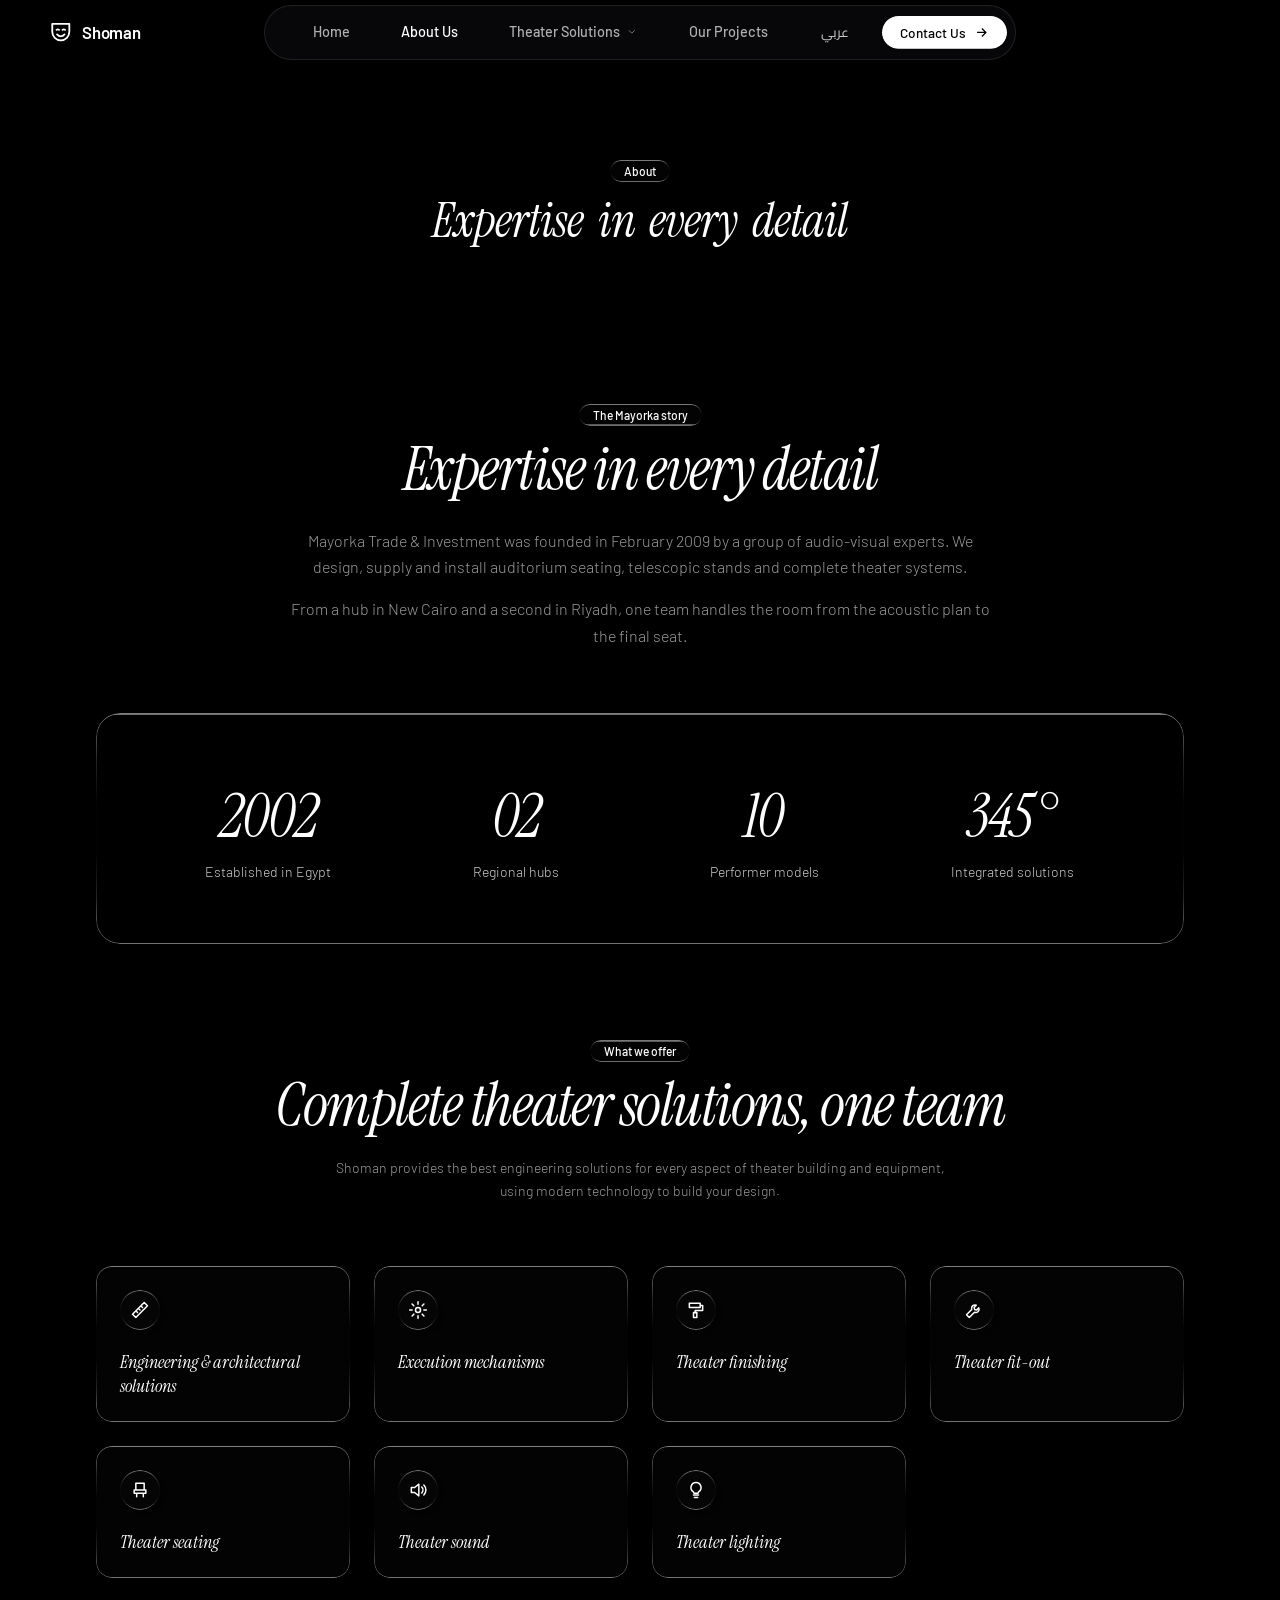
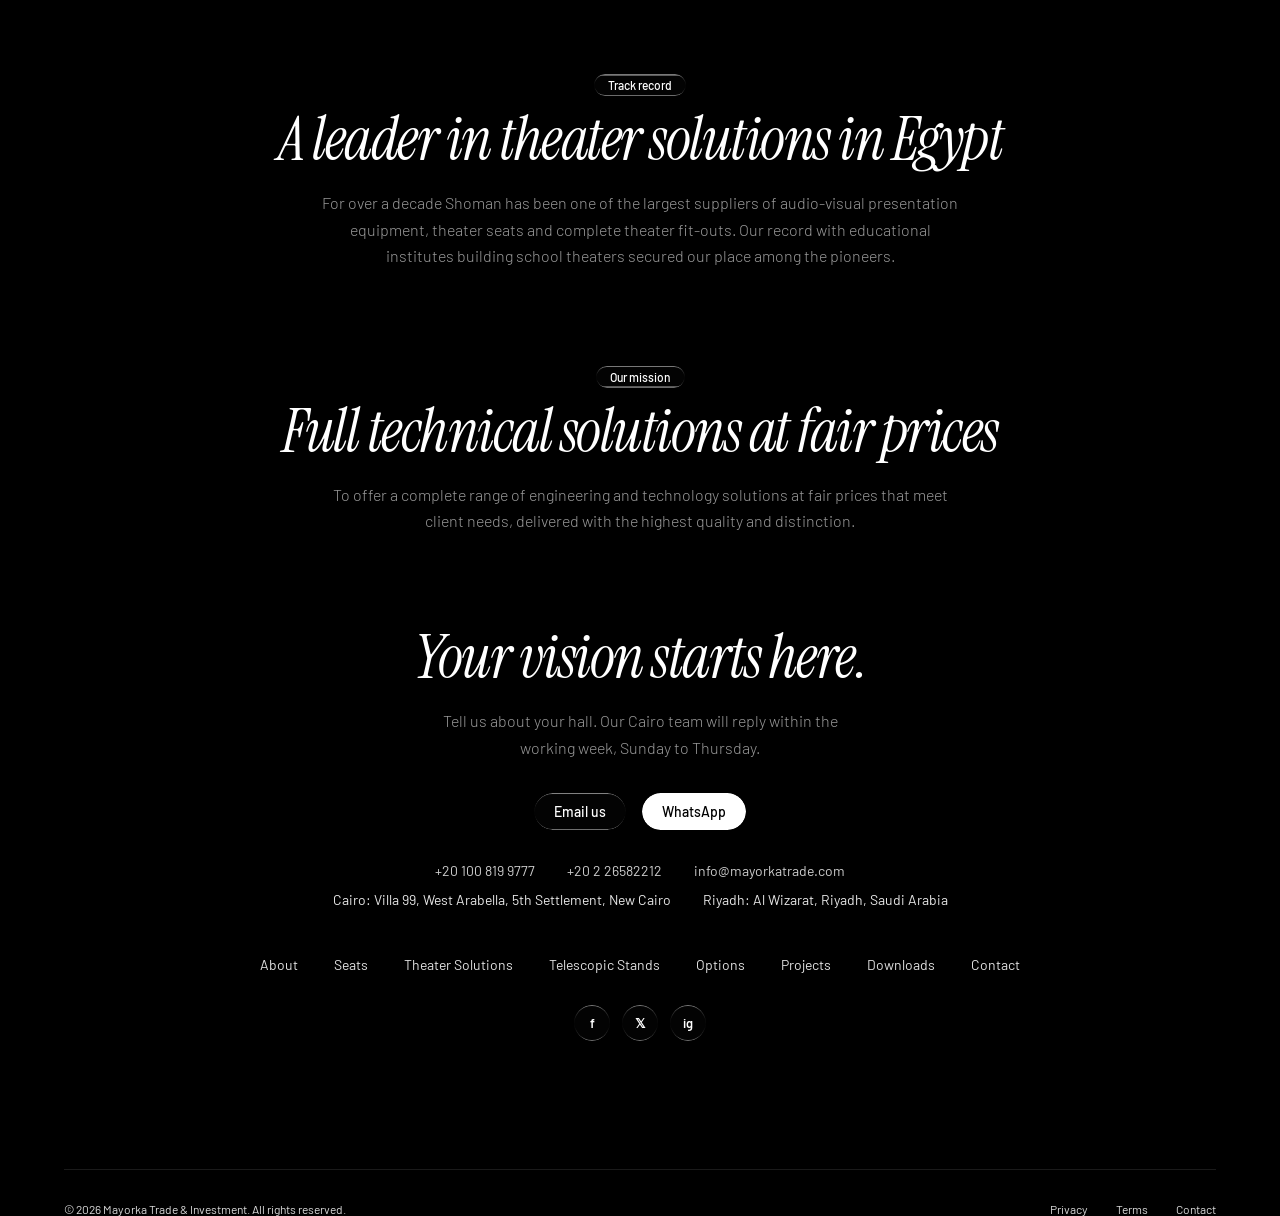
==== commit 9b619702: "Update website" ====
--- a/about.html
+++ b/about.html
@@ -194,15 +194,15 @@
 <body>
 <header>
   <nav>
-    <a href="index.html" class="logo" aria-label="Shoman"><svg viewBox="0 0 24 24" fill="none" stroke="currentColor" stroke-width="1.8" style="width:1.5rem;height:1.5rem"><path d="M3 20V9l9-5 9 5v11M8 20v-6h8v6"/></svg>Shoman</a>
+    <a href="index.html" class="logo" aria-label="Shoman"><svg viewBox="0 0 24 24" fill="none" stroke="currentColor" stroke-width="1.7" stroke-linecap="round" stroke-linejoin="round" style="width:1.6rem;height:1.6rem" aria-hidden="true"><path d="M4 4.5h16v7.5a8 8 0 0 1-16 0z"/><path d="M8 10.2q1.2-1 2.4 0M13.6 10.2q1.2-1 2.4 0"/><path d="M8.5 14.5q3.5 3.6 7 0"/></svg>Shoman</a>
     <div class="lg bar">
-      <div class="links"><a href="index.html" class="nl" data-en="Home" data-ar="الرئيسية">Home</a><a href="about.html" class="nl on" data-en="About Us" data-ar="من نحن">About Us</a><div class="has-dd"><a href="theater.html" class="nl" aria-haspopup="true"><span data-en="Theater Solutions" data-ar="حلول المسارح">Theater Solutions</span><svg viewBox="0 0 24 24" fill="none" stroke="currentColor" stroke-width="2" style="width:.8em;height:.8em"><path d="m6 9 6 6 6-6"/></svg></a><div class="dd" role="menu"><div class="dd-in lgs"><a href="theater.html#svc-arch" role="menuitem" data-en="Architecture &amp; Design" data-ar="العمارة والتصميم">Architecture &amp; Design</a><a href="theater.html#svc-audio" role="menuitem" data-en="Pro Audio" data-ar="الصوتيات الاحترافية">Pro Audio</a><a href="theater.html#svc-light" role="menuitem" data-en="Pro Lighting" data-ar="الإضاءة الاحترافية">Pro Lighting</a><a href="theater.html#svc-visual" role="menuitem" data-en="Visual &amp; Effects" data-ar="المؤثرات البصرية">Visual &amp; Effects</a><a href="theater.html#svc-mech" role="menuitem" data-en="Mechanism" data-ar="الميكانيزم">Mechanism</a><a href="theater.html#svc-care" role="menuitem" data-en="Annual Care Packages" data-ar="باقات الصيانة السنوية">Annual Care Packages</a></div></div></div><a href="projects.html" class="nl" data-en="Our Projects" data-ar="مشاريعنا">Our Projects</a></div>
+      <div class="links"><a href="index.html" class="nl" data-en="Home" data-ar="الرئيسية">Home</a><a href="about.html" class="nl on" data-en="About Us" data-ar="من نحن">About Us</a><div class="has-dd"><a href="theater.html" class="nl" aria-haspopup="true"><span data-en="Theater Solutions" data-ar="حلول المسارح">Theater Solutions</span><svg viewBox="0 0 24 24" fill="none" stroke="currentColor" stroke-width="2" style="width:.8em;height:.8em"><path d="m6 9 6 6 6-6"/></svg></a><div class="dd" role="menu"><div class="dd-in lgs"><a class="all" href="theater.html" role="menuitem" data-en="All Theater Solutions" data-ar="كل حلول المسارح">All Theater Solutions</a><a href="theater.html#svc-arch" role="menuitem" data-en="Architecture &amp; Design" data-ar="العمارة والتصميم">Architecture &amp; Design</a><a href="theater.html#svc-audio" role="menuitem" data-en="Pro Audio" data-ar="الصوتيات الاحترافية">Pro Audio</a><a href="theater.html#svc-light" role="menuitem" data-en="Pro Lighting" data-ar="الإضاءة الاحترافية">Pro Lighting</a><a href="theater.html#svc-visual" role="menuitem" data-en="Visual &amp; Effects" data-ar="المؤثرات البصرية">Visual &amp; Effects</a><a href="theater.html#svc-mech" role="menuitem" data-en="Mechanism" data-ar="الميكانيزم">Mechanism</a><a href="theater.html#svc-care" role="menuitem" data-en="Annual Care Packages" data-ar="باقات الصيانة السنوية">Annual Care Packages</a></div></div></div><a href="projects.html" class="nl" data-en="Our Projects" data-ar="مشاريعنا">Our Projects</a></div>
       <button class="lang" id="lang" aria-label="Switch language">عربي</button>
       <a href="contact.html" class="btn sm"><span data-en="Contact Us" data-ar="تواصل معنا">Contact Us</span><svg class="ar" viewBox="0 0 24 24" fill="none" stroke="currentColor" stroke-width="2"><path d="M7 17 17 7M8 7h9v9"/></svg></a>
       <button class="lang bg" id="bg" aria-label="Menu" aria-expanded="false"><svg viewBox="0 0 24 24" fill="none" stroke="currentColor" stroke-width="2" style="width:1.25rem;height:1.25rem"><path d="M4 7h16M4 12h16M4 17h16"/></svg></button>
     </div>
   </nav>
-  <div class="mnav lg" id="mnav"><a href="index.html" class="m" data-en="Home" data-ar="الرئيسية">Home</a><a href="about.html" class="m on" data-en="About Us" data-ar="من نحن">About Us</a><a href="theater.html" class="m" data-en="Theater Solutions" data-ar="حلول المسارح">Theater Solutions</a><a class="sub" href="theater.html#svc-arch" data-en="Architecture &amp; Design" data-ar="العمارة والتصميم">Architecture &amp; Design</a><a class="sub" href="theater.html#svc-audio" data-en="Pro Audio" data-ar="الصوتيات الاحترافية">Pro Audio</a><a class="sub" href="theater.html#svc-light" data-en="Pro Lighting" data-ar="الإضاءة الاحترافية">Pro Lighting</a><a class="sub" href="theater.html#svc-visual" data-en="Visual &amp; Effects" data-ar="المؤثرات البصرية">Visual &amp; Effects</a><a class="sub" href="theater.html#svc-mech" data-en="Mechanism" data-ar="الميكانيزم">Mechanism</a><a class="sub" href="theater.html#svc-care" data-en="Annual Care Packages" data-ar="باقات الصيانة السنوية">Annual Care Packages</a><a href="projects.html" class="m" data-en="Our Projects" data-ar="مشاريعنا">Our Projects</a><a href="contact.html" class="m" data-en="Contact Us" data-ar="تواصل معنا">Contact Us</a></div>
+  <div class="mnav lg" id="mnav"><a href="index.html" class="m" data-en="Home" data-ar="الرئيسية">Home</a><a href="about.html" class="m on" data-en="About Us" data-ar="من نحن">About Us</a><div class="mrow"><a href="theater.html" class="m" data-en="Theater Solutions" data-ar="حلول المسارح">Theater Solutions</a><button type="button" class="mtog" aria-expanded="false" aria-label="Toggle submenu"><svg viewBox="0 0 24 24" fill="none" stroke="currentColor" stroke-width="2"><path d="m6 9 6 6 6-6"/></svg></button></div><div class="msub"><a class="sub" href="theater.html#svc-arch" data-en="Architecture &amp; Design" data-ar="العمارة والتصميم">Architecture &amp; Design</a><a class="sub" href="theater.html#svc-audio" data-en="Pro Audio" data-ar="الصوتيات الاحترافية">Pro Audio</a><a class="sub" href="theater.html#svc-light" data-en="Pro Lighting" data-ar="الإضاءة الاحترافية">Pro Lighting</a><a class="sub" href="theater.html#svc-visual" data-en="Visual &amp; Effects" data-ar="المؤثرات البصرية">Visual &amp; Effects</a><a class="sub" href="theater.html#svc-mech" data-en="Mechanism" data-ar="الميكانيزم">Mechanism</a><a class="sub" href="theater.html#svc-care" data-en="Annual Care Packages" data-ar="باقات الصيانة السنوية">Annual Care Packages</a></div><a href="projects.html" class="m" data-en="Our Projects" data-ar="مشاريعنا">Our Projects</a><a href="contact.html" class="m" data-en="Contact Us" data-ar="تواصل معنا">Contact Us</a></div>
 </header>
 <script>(function(){var b=document.getElementById("bg"),m=document.getElementById("mnav");b.addEventListener("click",function(){var o=m.classList.toggle("on");b.setAttribute("aria-expanded",o)});m.addEventListener("click",function(e){if(e.target.tagName==="A")m.classList.remove("on")})})()</script>
 <main>
--- a/theme.css
+++ b/theme.css
@@ -122,10 +122,175 @@
 .art.pic{background-color:#0b0b10!important;background-image:var(--bgi)!important;background-size:cover!important;background-position:center!important;background-repeat:no-repeat!important}
 .art svg,.cimg svg,.pimg svg{display:none!important}
 
-/* nav links: no leftover line/outline after the mouse leaves; dropdown only stays open for keyboard focus */
-.links a,.links .nl,.mnav a{text-decoration:none!important;box-shadow:none}
+
+/* ---------- hero buttons: arrow + play icon point left in Arabic ---------- */
+[dir=rtl] .hbtns .gbtn .ar{transform:rotate(-135deg)}
+[dir=rtl] .hbtns .gbtn .pl{transform:scaleX(-1)}
+
+/* ---------- brands: scrolling logo strip ---------- */
+.part{width:100%}
+.mq{width:100%;max-width:72rem;margin-inline:auto;overflow:hidden;
+  -webkit-mask-image:linear-gradient(90deg,transparent,#000 12%,#000 88%,transparent);
+  mask-image:linear-gradient(90deg,transparent,#000 12%,#000 88%,transparent)}
+.mq-t{display:flex;width:max-content;animation:mq-scroll 32s linear infinite;will-change:transform}
+.mq:hover .mq-t{animation-play-state:paused}
+.mq-g{display:flex;align-items:center;flex:none}
+.mq-i{display:flex;align-items:center;justify-content:center;padding:0 clamp(1.75rem,4vw,3.5rem);color:rgba(255,255,255,.88);opacity:.85;transition:opacity .3s}
+.mq-i:hover{opacity:1}
+.mq-i svg{height:clamp(1.6rem,2.6vw,2.2rem);width:auto;max-width:none}
+@keyframes mq-scroll{from{transform:translateX(0)}to{transform:translateX(-50%)}}
+@media(prefers-reduced-motion:reduce){.mq-t{animation:none}.mq{overflow-x:auto}}
+
+
+/* ---------- arrows: horizontal, follow reading direction (LTR -> right, RTL -> left) ---------- */
+.btn .ar,.gbtn .ar{transform:rotate(45deg)}
+[dir=rtl] .btn .ar,[dir=rtl] .gbtn .ar{transform:rotate(-135deg)}
+.gbtn .pl{transform:none}
+[dir=rtl] .gbtn .pl{transform:scaleX(-1)}
+
+
+/* Brandfetch logos: white, uniform height */
+.mq-i img.bf{height:clamp(1.6rem,2.6vw,2.2rem);width:auto;max-width:9rem;object-fit:contain;filter:brightness(0) invert(1)}
+
+/* Brandfetch logos keep their original colours; a soft light chip keeps dark logos readable on the video */
+.mq-i img.bf{filter:none;height:clamp(1.5rem,2.4vw,2rem);max-width:8rem}
+.mq-i.has-img{opacity:1;color:inherit}
+.mq-i.has-img img.bf{background:rgba(255,255,255,.94);padding:.55rem .9rem;border-radius:.8rem;box-sizing:content-box}
+
+/* logo strip: brand colours, no chip, always moving (no hover effect) */
+.mq-t,.mq:hover .mq-t{animation-play-state:running!important}
+.mq-i,.mq-i:hover{opacity:1!important;color:#fff;transition:none}
+.mq-i.has-img,.mq-i.has-img img.bf{background:none!important;padding:0!important}
+
+/* Brandfetch PNG logos: original colours, transparent, no chip, no hover */
+.mq-i img.bf{filter:none!important;background:none!important;padding:0!important;border-radius:0;height:clamp(1.6rem,2.6vw,2.2rem);width:auto;max-width:9rem;object-fit:contain;display:block}
+
+/* ---------- brand strip: equal visual size, even spacing, always moving ---------- */
+.mq{--s:1}
+@media(max-width:700px){.mq{--s:.72}}
+.mq-i{padding:0 calc(3.25rem*var(--s))!important}
+.mq-i img,.mq-i svg{display:block;width:auto!important;max-width:none!important;object-fit:contain;filter:none!important;height:calc(var(--h,30px)*var(--s))!important}
+.mq-i[data-b=jbl]{--h:42px}
+.mq-i[data-b=shure]{--h:24px}
+.mq-i[data-b=yamaha]{--h:28px}
+.mq-i[data-b=bose]{--h:17px}
+.mq-i[data-b=sony]{--h:25px}
+
+
+/* =====================================================================
+   NAV  ·  one minimal bar for English + Arabic (identical geometry, no per-language rules)
+   Desktop >=1024: logo | pill bar.  Below 1024: logo | compact bar + menu button.
+   ===================================================================== */
+html.nav-hide header,html.fx.nav-hide header{translate:none!important}
+header{top:.3rem;padding:0 1rem}
+@media(min-width:768px){header{padding:0 2rem}}
+@media(min-width:1024px){header{padding:0 3rem}}
+@media(min-width:1440px){header{padding:0 4rem}}
+
+nav{display:flex;align-items:center;justify-content:space-between;gap:1rem}
+@media(min-width:1024px){nav{display:grid;grid-template-columns:1fr auto 1fr}}
+
+.logo{font-size:1.05rem;font-weight:600;gap:.55rem;white-space:nowrap}
+
+/* the bar: quiet glass, hairline border, no bevel */
+.bar.lg{background:rgba(10,10,12,.78);-webkit-backdrop-filter:blur(16px);backdrop-filter:blur(16px);
+  border:1px solid rgba(255,255,255,.1);box-shadow:none;overflow:visible;
+  padding:.35rem .4rem;padding-inline:.4rem;gap:.5rem}
+.bar.lg::before{display:none}
+@media(min-width:1024px){.bar.lg{padding:.4rem .5rem;padding-inline:3rem .5rem;gap:1.25rem}}
+@media(min-width:1024px){#lang{margin-inline-start:1.25rem}}
+
+/* links: plain text, generous spacing, thin underline for hover / current page */
+.links{gap:clamp(2rem,4vw,4.25rem);align-items:center}
+.links a,.links .nl{background:none!important;border-radius:0;padding:.55rem 0;font-size:.9rem;font-weight:500;
+  line-height:1.4;white-space:nowrap;color:rgba(255,255,255,.68);text-decoration:none!important;box-shadow:none;position:relative}
+.links .nl.on,.links .nl:hover,.has-dd:hover>.nl,.has-dd.open>.nl{color:#fff}
 .links a:focus:not(:focus-visible),.mnav a:focus:not(:focus-visible){outline:none}
-.links a::before,.links a::after{content:none!important}
-.has-dd:focus-within:not(:hover):not(:has(:focus-visible)) .dd{opacity:0;visibility:hidden;pointer-events:none;transform:translateY(8px)}
-.dd{pointer-events:none}
-.has-dd:hover .dd,.has-dd:has(:focus-visible) .dd{pointer-events:auto}
+.links .nl{gap:.4rem}
+.links .nl svg{opacity:.7}
+
+/* right-hand controls */
+.lang{font-size:.82rem;padding:.5rem .8rem;color:rgba(255,255,255,.75)}
+.lang:hover{color:#fff;background:rgba(255,255,255,.08)}
+.bar .btn.sm{padding:.5rem 1.15rem;font-size:.85rem;font-weight:500}
+@media(max-width:1023px){.bar .btn.sm .ar{display:none}}
+.bg.lang{padding:.5rem .65rem}
+
+/* dropdown: closed by default. Opens on real mouse hover, on tap (JS adds .open), or keyboard focus -
+   never from :focus-within, so it can't be left open after a click or tap */
+header .links .has-dd .dd{display:block;opacity:0;visibility:hidden;pointer-events:none;transform:translateY(8px);
+  inset-inline-start:50%;translate:-50% 0;min-width:15.5rem;padding-top:.9rem;
+  transition:opacity .22s ease,transform .22s ease,visibility 0s linear .22s}
+[dir=rtl] header .links .has-dd .dd{translate:50% 0}
+header .links .has-dd.open .dd,
+header .links .has-dd:has(>a:focus-visible) .dd{opacity:1;visibility:visible;pointer-events:auto;transform:none;transition-delay:0s}
+@media(hover:hover) and (pointer:fine){
+  header .links .has-dd:hover .dd{opacity:1;visibility:visible;pointer-events:auto;transform:none;transition-delay:0s}
+}
+header .links .has-dd:not(.open):not(:hover) .nl svg{transform:none}
+.has-dd.open .nl svg,.has-dd:hover .nl svg{transform:rotate(180deg)}
+.dd-in{border-radius:1rem;padding:.5rem;background:rgba(12,12,14,.985);border:1px solid rgba(255,255,255,.09);box-shadow:0 18px 40px -12px rgba(0,0,0,.6)}
+.dd-in::before{display:none}
+.links .dd a{padding:.65rem 1rem;border-radius:.65rem;font-size:.86rem;color:rgba(255,255,255,.75);white-space:normal}
+.links .dd a:hover,.links .dd a:focus-visible{background:rgba(255,255,255,.08);color:#fff}
+.links .dd a.all{color:#fff;border-bottom:1px solid rgba(255,255,255,.08);border-radius:.65rem .65rem 0 0;margin-bottom:.25rem}
+.links .dd a::after{content:none}
+
+/* below 1024: links collapse into the menu button */
+@media(max-width:1023px){
+  .links{display:none}
+  .bg{display:inline-flex}
+  .mnav{display:none!important}
+  .mnav.on{display:flex!important}
+}
+@media(min-width:1024px){.bg{display:none}.mnav{display:none!important}}
+
+/* mobile / tablet menu */
+.mnav{margin-top:.5rem;padding:.6rem;border-radius:1.25rem;background:rgba(10,10,12,.985);
+  border:1px solid rgba(255,255,255,.09);max-height:calc(100svh - 5rem);overflow-y:auto;overscroll-behavior:contain;
+  -webkit-backdrop-filter:blur(16px);backdrop-filter:blur(16px)}
+.mnav::before{display:none}
+.mnav a{border-radius:.75rem;padding:.8rem 1rem;font-size:.95rem;color:rgba(255,255,255,.8)}
+.mnav a.on{background:rgba(255,255,255,.08);color:#fff}
+.mnav .mrow{display:flex;align-items:stretch}
+.mnav .mrow>a{flex:1}
+.mnav .mtog{background:none;border:0;color:rgba(255,255,255,.7);padding:0 1rem;border-radius:.75rem;cursor:pointer;display:flex;align-items:center}
+.mnav .mtog svg{width:1rem;height:1rem;transition:transform .25s ease}
+.mnav .mtog[aria-expanded=true] svg{transform:rotate(180deg)}
+.mnav .msub{display:none;flex-direction:column;margin:.1rem 0 .3rem;padding-inline-start:1rem;border-inline-start:1px solid rgba(255,255,255,.1);margin-inline-start:1.1rem}
+.mnav .msub.on{display:flex}
+.mnav a.sub{padding:.6rem 1rem;font-size:.86rem;color:rgba(255,255,255,.62)}
+
+/* soft scrim so page text never collides with the logo / bar while scrolling */
+header::before{content:"";position:fixed;inset:0 0 auto 0;height:5rem;z-index:-1;pointer-events:none;
+  background:linear-gradient(rgba(0,0,0,.65),rgba(0,0,0,0))}
+
+/* =====================================================================
+   FOOTER + SECTIONS  ·  responsive tidy-up (same in EN / AR)
+   ===================================================================== */
+.pgs{gap:.9rem 2.25rem;margin-top:3rem;padding-inline:1rem}
+.soc{gap:.75rem;margin-top:2rem}
+footer{gap:1.25rem;text-align:center}
+footer nav{gap:1.75rem;flex-wrap:wrap;justify-content:center}
+footer p{max-width:36rem}
+@media(min-width:640px){footer{text-align:start}}
+@media(max-width:767px){
+  footer{margin-top:4rem;padding-top:1.5rem}
+  .cl{gap:.6rem 1.5rem;margin-top:1.5rem;padding-inline:.5rem}
+  .cl span{max-width:100%;overflow-wrap:anywhere}
+  .pgs{gap:.8rem 1.75rem;margin-top:2.25rem}
+}
+@media(max-width:380px){.pgs{gap:.7rem 1.25rem;font-size:.82rem}.cl{font-size:.82rem}}
+
+/* brand strip: brand colours, one optical size system (EN + AR) */
+.mq-i[data-b=christie]{--h:20px}
+.mq-i[data-b=dts]{--h:30px}
+.mq-i[data-b=pioneer]{--h:21px}
+.mq-i[data-b=soundcraft]{--h:24px}
+.mq-i[data-b=dbx]{--h:34px}
+.mq-i[data-b=jbl]{--h:42px}
+.mq-i.tx{font:600 calc(1.35rem*var(--s)) 'Barlow',system-ui,sans-serif;letter-spacing:.06em;color:#fff;white-space:nowrap}
+.mq-i[data-b=christie] img{filter:brightness(1.5) saturate(1.1)!important}
+
+/* theater page strip: a touch slower */
+.mq.mq-slow .mq-t{animation-duration:44s}
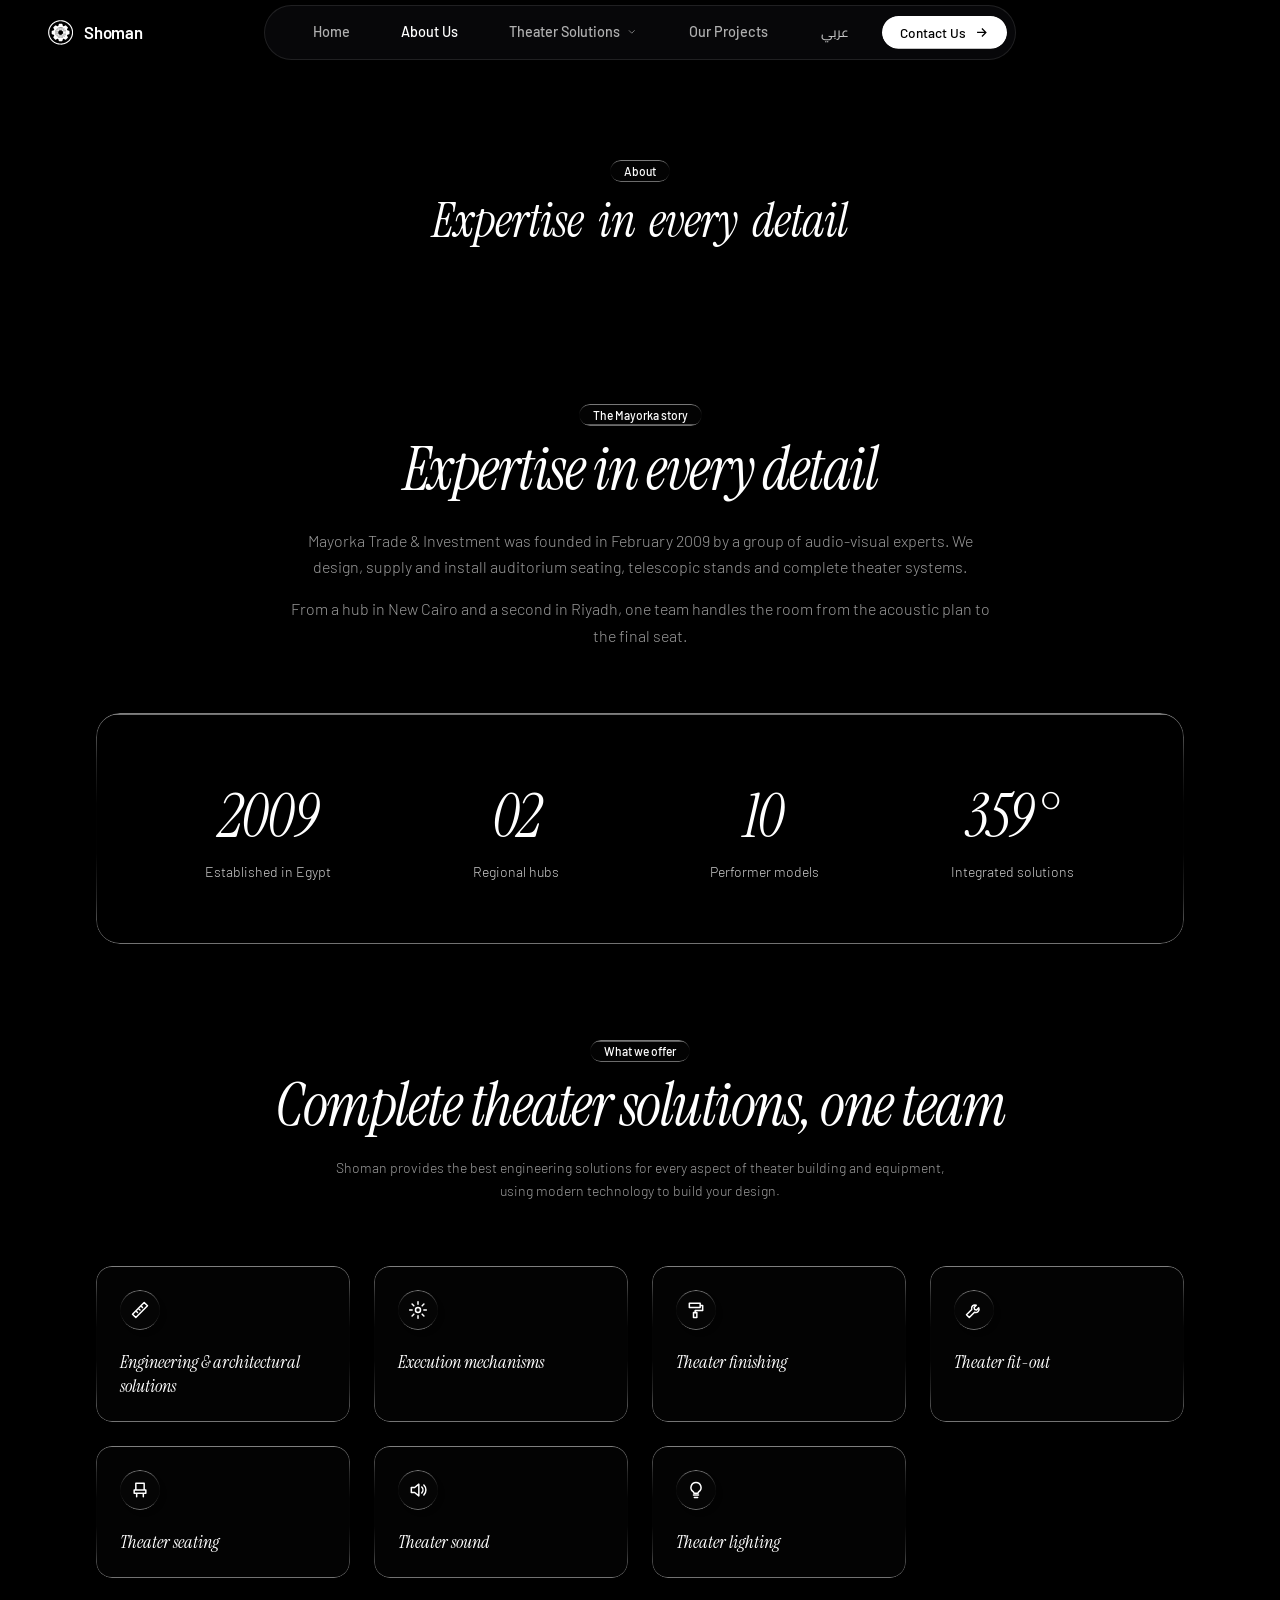
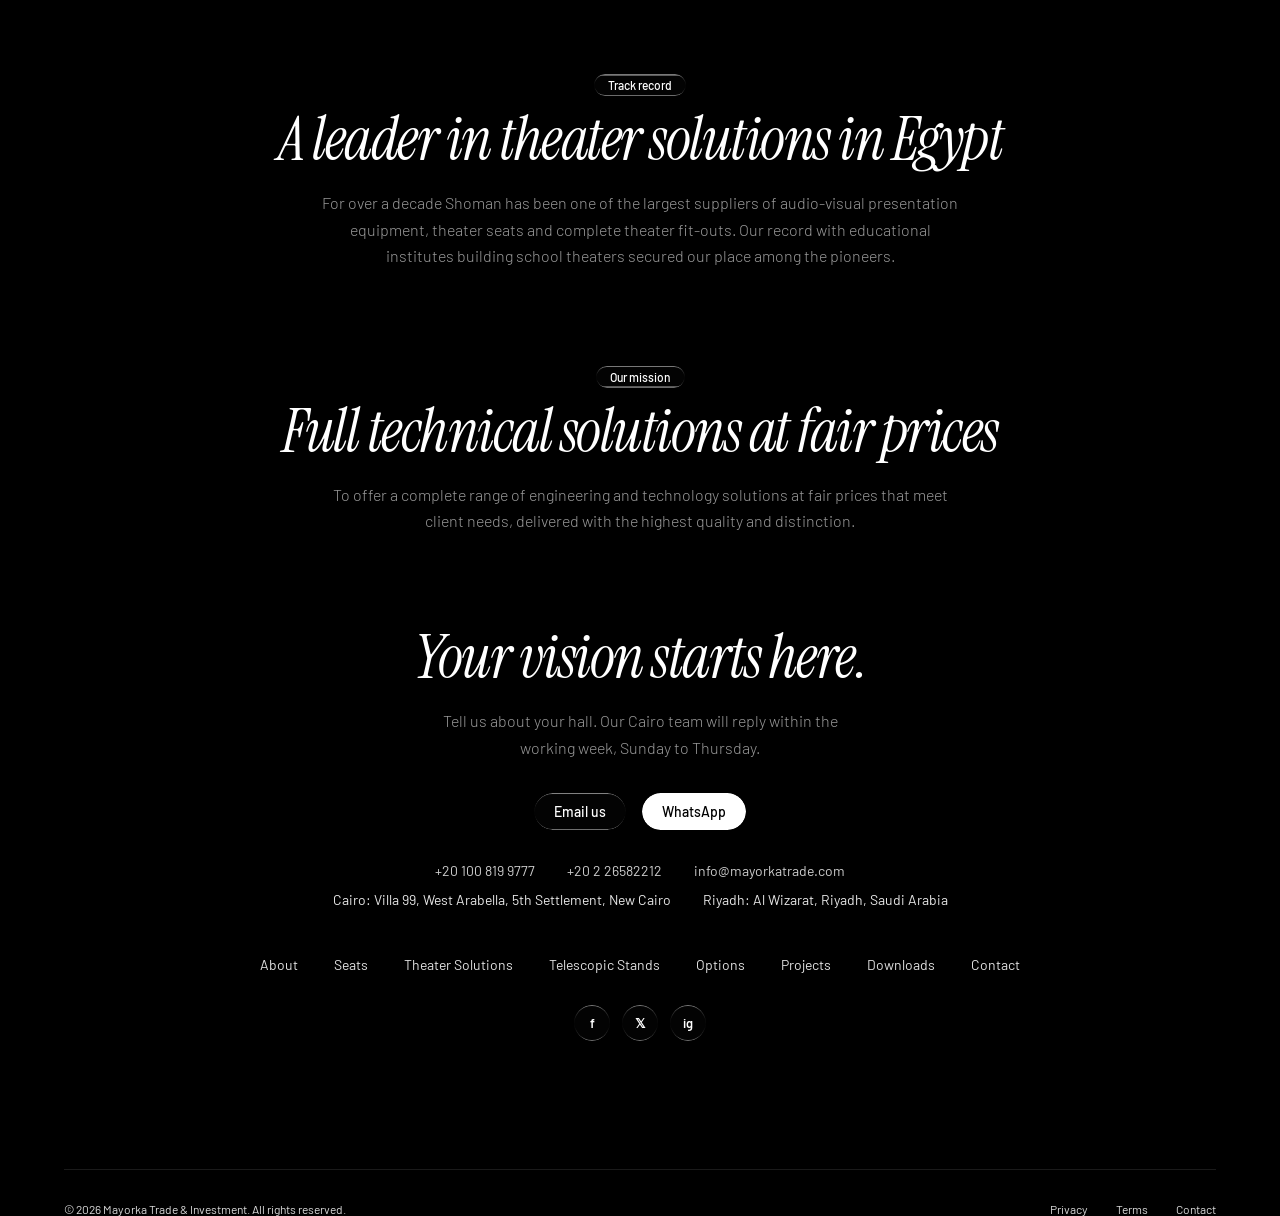
==== commit 70617133: "Update website" ====
--- a/about.html
+++ b/about.html
@@ -190,11 +190,12 @@
 .card div svg{width:1rem;height:1rem;stroke-linecap:round;stroke-linejoin:round}
 </style>
 <link rel="stylesheet" href="theme.css">
+<link rel="icon" type="image/svg+xml" href="favicon.svg">
 </head>
 <body>
 <header>
   <nav>
-    <a href="index.html" class="logo" aria-label="Shoman"><svg viewBox="0 0 24 24" fill="none" stroke="currentColor" stroke-width="1.7" stroke-linecap="round" stroke-linejoin="round" style="width:1.6rem;height:1.6rem" aria-hidden="true"><path d="M4 4.5h16v7.5a8 8 0 0 1-16 0z"/><path d="M8 10.2q1.2-1 2.4 0M13.6 10.2q1.2-1 2.4 0"/><path d="M8.5 14.5q3.5 3.6 7 0"/></svg>Shoman</a>
+    <a href="index.html" class="logo" aria-label="Shoman"><svg class="lg-ico" viewBox="83 -1 247 242" aria-hidden="true"><path fill="currentColor" fill-rule="evenodd" d="M203.5 79.0 202.4 80.0 197.5 80.0 196.4 81.0 193.5 81.0 192.4 82.0 190.5 82.0 189.6 82.9 188.5 83.0 187.6 83.9 186.5 84.0 185.6 84.9 184.5 85.0 183.6 85.9 182.2 86.1 179.6 88.9 178.2 89.1 173.1 94.2 172.9 95.6 170.1 98.2 170.0 99.4 169.1 100.2 169.0 101.4 168.1 102.2 168.0 103.4 167.0 104.5 167.0 106.4 166.1 107.2 166.0 108.4 165.0 109.5 165.0 111.4 164.0 112.5 164.0 130.4 165.0 131.5 165.0 133.4 165.9 134.2 166.0 135.4 167.0 136.5 167.0 138.4 168.9 140.2 169.0 141.4 169.9 142.2 170.1 143.6 171.9 145.2 172.1 146.6 180.2 154.8 181.6 155.0 183.2 156.8 184.4 156.9 185.2 157.8 186.4 157.9 187.2 158.8 188.4 158.9 189.2 159.8 190.4 159.9 191.5 160.9 193.4 160.9 194.5 161.9 198.4 161.9 199.5 162.9 213.4 162.9 214.5 161.9 218.4 161.9 219.2 161.0 220.4 160.9 221.2 160.0 222.4 159.9 223.5 158.9 225.4 158.9 227.2 157.0 228.4 156.9 229.2 156.0 230.6 155.8 232.2 154.0 233.6 153.8 238.8 148.6 239.0 147.2 241.8 144.6 241.9 143.5 242.8 142.6 242.9 141.5 243.8 140.6 244.0 139.2 245.9 137.4 245.9 134.5 246.8 133.6 246.9 132.5 247.9 131.4 247.9 127.5 248.9 126.4 248.9 115.5 247.9 114.4 247.9 111.5 246.9 110.4 246.9 108.5 245.9 107.4 245.9 105.5 245.0 104.6 244.9 103.5 244.0 102.6 243.9 101.5 243.0 100.6 242.8 99.2 240.0 96.6 239.8 95.2 232.6 88.1 231.2 87.9 229.6 86.1 228.5 86.0 227.6 85.1 226.5 85.0 225.6 84.1 224.5 84.0 223.6 83.1 222.5 83.0 221.4 82.0 219.5 82.0 218.4 81.0 215.5 81.0 214.4 80.0 209.5 80.0 208.4 79.0ZM195.5 89.9 199.4 89.9 200.5 88.9 212.4 88.9 213.5 89.9 216.4 89.9 217.2 90.8 218.4 90.9 219.5 91.9 221.4 91.9 223.2 93.8 224.6 94.0 227.2 96.8 228.6 97.0 231.9 100.2 232.1 101.6 234.9 104.2 235.0 105.4 235.9 106.2 236.0 107.4 236.9 108.2 237.0 109.4 238.0 110.5 238.0 114.4 239.0 115.5 239.0 127.4 238.0 128.5 238.0 131.4 237.1 132.2 237.0 133.4 236.1 134.2 236.0 135.4 235.1 136.2 234.9 137.6 233.1 139.2 232.9 140.6 225.6 147.9 224.2 148.1 222.6 149.9 221.5 150.0 220.4 151.0 218.5 151.0 217.4 152.0 215.5 152.0 214.4 153.0 212.5 153.0 211.4 154.0 201.5 154.0 200.4 153.0 197.5 153.0 196.4 152.0 194.5 152.0 193.4 151.0 191.5 151.0 189.6 149.1 188.2 148.9 185.6 146.1 184.2 145.9 180.0 141.6 179.8 140.2 177.0 137.6 176.9 136.5 175.9 135.4 175.9 133.5 174.9 132.4 174.9 130.5 173.9 129.4 173.9 126.5 172.9 125.4 172.9 117.5 173.9 116.4 173.9 113.5 174.9 112.4 174.9 109.5 175.8 108.6 175.9 107.5 176.8 106.6 176.9 105.5 177.8 104.6 178.0 103.2 186.2 95.0 187.6 94.8 189.2 93.0 190.4 92.9 191.2 92.0 192.4 91.9 193.2 91.0 194.4 90.9ZM192.5 36.0 189.1 39.2 189.0 40.4 188.0 41.5 188.0 43.4 187.0 44.5 187.0 46.4 186.0 47.5 186.0 50.4 185.0 51.5 185.0 53.4 184.0 54.5 184.0 56.4 183.6 56.9 182.5 57.0 181.6 57.9 180.5 58.0 179.6 58.9 178.5 59.0 177.4 60.0 174.5 60.0 172.6 58.1 171.5 58.0 170.6 57.1 169.5 57.0 168.6 56.1 167.5 56.0 166.6 55.1 165.5 55.0 164.6 54.1 163.2 53.9 161.6 52.1 159.5 52.0 158.4 51.0 156.5 51.0 155.6 51.9 154.2 52.1 152.6 53.9 151.2 54.1 150.1 55.2 149.9 56.6 149.4 57.0 148.2 57.1 136.1 69.2 136.0 70.4 135.0 71.5 135.0 75.4 135.9 76.2 136.0 77.4 136.9 78.2 137.1 79.6 138.9 81.2 139.0 82.4 139.9 83.2 140.0 84.4 140.9 85.2 141.0 86.4 141.9 87.2 142.1 88.6 143.9 90.2 144.0 92.4 143.1 93.2 143.0 94.4 142.1 95.2 142.0 96.4 141.1 97.2 140.9 98.6 139.6 99.9 137.5 100.0 136.4 101.0 133.5 101.0 132.4 102.0 130.5 102.0 129.4 103.0 125.5 103.0 124.6 103.9 123.2 104.1 120.1 107.2 120.0 109.4 119.0 110.5 119.0 131.4 120.0 132.5 120.0 134.4 120.9 135.2 121.1 136.6 122.2 137.8 123.4 137.9 124.5 138.9 126.4 138.9 127.5 139.9 131.4 139.9 132.2 140.8 133.4 140.9 134.5 141.9 136.4 141.9 137.5 142.9 140.4 142.9 140.9 143.2 141.0 144.4 142.0 145.5 142.0 147.4 142.9 148.2 143.0 149.4 144.0 150.5 144.0 151.4 143.1 152.2 143.0 153.4 142.1 154.2 141.9 155.6 140.1 157.2 140.0 158.4 139.1 159.2 139.0 160.4 138.1 161.2 138.0 162.4 137.1 163.2 136.9 164.6 135.0 166.5 135.0 170.4 135.9 171.2 136.1 172.6 154.2 190.8 160.4 190.9 162.2 189.0 163.4 188.9 164.2 188.0 165.4 187.9 166.2 187.0 167.4 186.9 168.2 186.0 169.4 185.9 170.2 185.0 171.6 184.8 173.5 182.9 178.4 182.9 179.2 183.8 180.4 183.9 181.2 184.8 182.6 185.0 183.9 186.2 184.0 187.4 185.0 188.5 185.0 190.4 186.0 191.5 186.0 195.4 187.0 196.5 187.0 198.4 188.0 199.5 188.0 201.4 188.9 202.2 189.1 203.6 190.2 204.8 191.4 204.9 192.2 205.8 193.4 205.9 194.5 206.9 217.4 206.9 218.2 206.0 219.4 205.9 220.2 205.0 221.6 204.8 222.8 203.6 222.9 202.5 223.9 201.4 223.9 199.5 224.9 198.4 224.9 196.5 225.9 195.4 225.9 193.5 226.9 192.4 226.9 189.5 227.8 188.6 228.0 187.2 230.2 185.0 231.6 184.8 233.2 183.0 235.4 182.9 236.2 182.0 236.6 182.0 237.4 182.8 238.6 183.0 239.2 183.8 240.6 184.0 242.2 185.8 243.4 185.9 244.2 186.8 245.4 186.9 246.2 187.8 247.4 187.9 248.2 188.8 249.6 189.0 251.5 190.9 257.4 190.9 261.2 187.0 262.6 186.8 263.0 185.2 266.2 182.0 267.6 181.8 268.0 180.2 268.5 179.9 269.6 179.8 270.0 178.2 270.5 177.9 271.6 177.8 275.8 173.6 275.9 172.5 276.9 171.4 276.9 166.5 276.0 165.6 275.9 164.5 275.0 163.6 274.8 162.2 273.0 160.6 272.9 159.5 272.0 158.6 271.9 157.5 271.0 156.6 270.9 155.5 270.0 154.6 269.8 153.2 268.0 151.6 267.9 150.5 269.8 148.6 269.9 146.5 270.8 145.6 271.0 144.2 272.2 143.0 274.4 142.9 275.5 141.9 277.4 141.9 278.5 140.9 280.4 140.9 281.5 139.9 284.4 139.9 285.5 138.9 287.4 138.9 288.2 138.0 289.6 137.8 291.8 135.6 291.9 133.5 292.9 132.4 292.9 110.5 291.9 109.4 291.8 107.2 288.6 104.1 287.5 104.0 286.4 103.0 283.5 103.0 282.4 102.0 280.5 102.0 279.4 101.0 276.5 101.0 275.4 100.0 273.5 100.0 272.6 99.1 271.5 99.0 271.0 98.6 270.9 97.5 269.9 96.4 269.9 94.5 269.0 93.6 268.9 92.6 268.0 91.6 268.0 91.2 268.8 90.5 269.0 89.2 269.8 88.6 269.9 87.5 270.8 86.6 271.0 85.2 272.8 83.6 272.9 82.5 273.8 81.6 273.9 80.5 274.8 79.6 275.0 78.2 276.8 76.6 276.9 74.5 277.8 73.6 277.8 73.2 277.0 72.5 276.8 71.2 276.0 70.6 275.8 69.2 258.6 52.1 256.5 52.0 255.4 51.0 254.5 51.0 253.4 52.0 251.5 52.0 250.6 52.9 249.5 53.0 248.6 53.9 247.5 54.0 246.6 54.9 245.5 55.0 244.6 55.9 243.5 56.0 242.6 56.9 241.5 57.0 240.6 57.9 239.2 58.1 237.6 59.9 235.5 60.0 234.6 59.1 233.5 59.0 232.4 58.0 230.2 57.9 228.0 55.6 227.9 54.5 226.9 53.4 226.9 50.5 225.9 49.4 225.9 46.5 224.9 45.4 224.9 43.5 223.9 42.4 223.9 40.5 219.6 36.1ZM195.5 70.9 217.4 70.9 218.5 71.9 220.4 71.9 221.5 72.9 224.4 72.9 225.2 73.8 226.4 73.9 227.2 74.8 228.4 74.9 229.2 75.8 230.4 75.9 231.2 76.8 232.6 77.0 234.2 78.8 235.6 79.0 237.2 80.8 238.6 81.0 247.9 90.2 248.1 91.6 249.9 93.2 250.0 94.4 250.9 95.2 251.0 96.4 251.9 97.2 252.1 98.6 253.9 100.2 254.0 102.4 254.9 103.2 255.0 104.4 256.0 105.5 256.0 108.4 257.0 109.5 257.0 113.4 258.0 114.5 258.0 127.4 257.0 128.5 257.0 133.4 256.0 134.5 256.0 137.4 255.1 138.2 255.0 139.4 254.1 140.2 254.0 141.4 253.1 142.2 253.0 143.4 252.1 144.2 252.0 145.4 251.1 146.2 250.9 147.6 249.1 149.2 248.9 150.6 246.1 153.2 245.9 154.6 241.6 158.9 240.2 159.1 236.6 162.9 235.2 163.1 233.6 164.9 232.5 165.0 231.6 165.9 230.5 166.0 229.6 166.9 228.5 167.0 227.6 167.9 226.5 168.0 225.6 168.9 224.5 169.0 223.4 170.0 219.5 170.0 218.4 171.0 216.5 171.0 215.4 172.0 197.5 172.0 196.4 171.0 193.5 171.0 192.4 170.0 189.5 170.0 188.4 169.0 186.5 169.0 185.6 168.1 184.5 168.0 183.6 167.1 182.5 167.0 181.6 166.1 180.2 165.9 178.6 164.1 177.2 163.9 175.6 162.1 174.2 161.9 168.6 156.1 167.5 156.0 167.0 155.6 166.8 154.2 164.0 151.6 163.8 150.2 162.0 148.6 161.9 147.5 161.0 146.6 160.8 145.2 159.0 143.6 158.9 141.5 158.0 140.6 157.9 139.5 156.9 138.4 156.9 136.5 155.9 135.4 155.9 132.5 154.9 131.4 154.9 127.5 153.9 126.4 153.9 116.5 154.9 115.4 154.9 111.5 155.9 110.4 155.9 107.5 156.9 106.4 156.9 104.5 157.8 103.6 157.9 102.5 158.9 101.4 158.9 99.5 159.8 98.6 160.0 97.2 161.8 95.6 162.0 94.2 163.8 92.6 164.0 91.2 166.8 88.6 167.0 87.2 170.2 84.0 171.6 83.8 176.2 79.0 177.4 78.9 178.2 78.0 179.6 77.8 181.2 76.0 183.4 75.9 184.2 75.0 185.4 74.9 186.2 74.0 187.4 73.9 188.5 72.9 190.4 72.9 191.5 71.9 194.4 71.9ZM203.0 0.0 201.5 1.0 196.2 1.0 195.0 1.5 190.8 1.5 189.5 2.0 186.4 2.0 183.5 3.0 180.9 3.4 179.5 4.0 177.4 4.0 172.6 5.4 171.1 6.1 169.6 6.4 168.5 7.0 167.2 7.0 165.5 7.5 162.9 8.9 158.8 10.1 155.5 12.0 153.8 12.4 151.5 13.5 150.0 14.8 148.8 15.1 148.0 15.8 146.5 16.2 145.8 17.0 142.5 18.4 140.8 20.0 139.2 20.6 137.5 22.1 136.6 22.4 134.9 23.9 133.2 24.6 129.5 28.1 127.9 28.9 122.5 34.1 121.5 34.5 116.5 39.5 116.1 40.5 110.6 46.2 110.0 47.6 108.0 49.8 106.9 51.9 105.0 53.8 104.0 55.8 102.5 57.5 101.1 60.5 99.6 62.2 98.9 64.8 97.4 66.6 95.9 70.8 94.4 72.8 93.0 77.5 92.1 78.6 92.0 79.5 91.1 80.9 91.0 82.5 88.4 89.8 88.0 92.5 87.0 95.2 87.0 97.5 86.0 99.2 86.0 101.5 85.0 104.2 85.0 113.5 84.5 114.8 84.5 126.0 85.0 127.4 85.0 135.6 86.0 138.4 86.0 140.6 87.0 143.4 87.4 146.0 88.0 147.2 88.4 150.4 89.0 151.4 89.4 154.0 91.0 157.4 91.4 160.0 94.0 165.4 94.2 167.0 96.2 170.5 97.1 173.1 98.0 174.1 99.6 177.6 100.9 179.1 102.2 182.2 104.1 184.4 104.2 185.1 105.5 187.2 109.1 191.4 110.0 193.1 113.1 196.4 113.6 197.6 125.0 209.0 126.5 209.8 131.0 214.0 132.8 214.9 134.6 216.6 136.1 217.2 138.4 219.2 141.5 220.8 143.4 222.4 146.8 223.9 147.5 224.6 151.0 226.1 152.1 227.1 154.9 228.0 155.6 228.6 158.2 229.6 159.6 230.5 161.5 230.9 165.6 232.8 167.5 232.9 168.9 233.8 170.9 234.0 172.2 234.9 173.5 234.9 174.6 235.5 176.2 235.9 177.6 235.9 184.2 237.9 187.5 237.9 189.2 238.9 198.6 238.9 199.9 239.4 202.4 239.4 203.4 239.9 204.5 239.9 205.1 239.6 205.9 238.5 205.9 230.5 206.8 229.6 206.5 229.0 198.5 229.0 197.4 228.0 190.5 228.0 189.4 227.0 184.5 227.0 183.4 226.0 179.5 226.0 178.4 225.0 176.5 225.0 175.4 224.0 172.5 224.0 171.4 223.0 169.5 223.0 168.6 222.1 167.5 222.0 166.4 221.0 164.5 221.0 163.6 220.1 162.5 220.0 161.6 219.1 160.5 219.0 159.4 218.0 157.5 218.0 156.6 217.1 155.5 217.0 154.6 216.1 153.5 216.0 152.6 215.1 151.2 214.9 149.6 213.1 148.2 212.9 146.6 211.1 145.5 211.0 144.6 210.1 143.2 209.9 141.6 208.1 140.2 207.9 137.6 205.1 136.2 204.9 120.0 188.6 119.8 187.2 116.0 183.6 115.8 182.2 114.0 180.6 113.8 179.2 112.0 177.6 111.8 176.2 110.0 174.6 109.9 173.5 109.0 172.6 108.9 171.5 108.0 170.6 107.9 169.5 107.0 168.6 106.9 167.5 106.0 166.6 105.9 165.5 105.0 164.6 104.9 163.5 103.9 162.4 103.9 160.5 103.0 159.6 102.9 158.5 102.0 157.6 101.9 156.5 100.9 155.4 100.9 152.5 99.9 151.4 99.9 149.5 98.9 148.4 98.9 146.5 97.9 145.4 97.9 140.5 96.9 139.4 96.9 135.5 95.9 134.4 95.9 105.5 96.9 104.4 96.9 100.5 97.9 99.4 97.9 94.5 98.9 93.4 98.9 91.5 99.9 90.4 99.9 88.5 100.9 87.4 100.9 84.5 101.8 83.6 101.9 82.5 102.8 81.6 102.9 80.5 103.9 79.4 103.9 77.5 104.8 76.6 104.9 75.5 105.8 74.6 105.9 73.5 106.8 72.6 106.9 71.5 107.8 70.6 107.9 69.5 108.8 68.6 109.0 67.2 110.8 65.6 110.9 64.5 111.8 63.6 112.0 62.2 113.8 60.6 114.0 59.2 116.8 56.6 117.0 55.2 120.8 51.6 121.0 50.2 133.2 38.0 134.6 37.8 138.2 34.0 139.6 33.8 142.2 31.0 143.4 30.9 144.2 30.0 145.6 29.8 147.2 28.0 148.6 27.8 150.2 26.0 151.4 25.9 152.2 25.0 153.4 24.9 154.2 24.0 155.4 23.9 156.2 23.0 157.4 22.9 158.2 22.0 159.4 21.9 160.2 21.0 161.4 20.9 162.5 19.9 164.4 19.9 165.2 19.0 166.4 18.9 167.5 17.9 169.4 17.9 170.5 16.9 173.4 16.9 174.5 15.9 176.4 15.9 177.5 14.9 181.4 14.9 182.5 13.9 185.4 13.9 186.5 12.9 190.4 12.9 191.5 11.9 205.6 11.8 205.9 11.4 205.9 1.4 204.6 0.0Z"/><path fill="currentColor" fill-rule="evenodd" d="M195.5 90.0 194.6 90.9 193.5 91.0 192.6 91.9 191.5 92.0 190.6 92.9 189.2 93.1 187.6 94.9 186.2 95.1 178.1 103.2 178.0 104.4 177.1 105.2 177.0 106.4 176.1 107.2 176.0 108.4 175.0 109.5 175.0 112.4 174.0 113.5 174.0 116.4 173.0 117.5 173.0 125.4 174.0 126.5 174.0 129.4 175.0 130.5 175.0 132.4 176.0 133.5 176.0 135.4 176.9 136.2 177.1 137.6 179.9 140.2 180.1 141.6 184.2 145.8 185.6 146.0 188.2 148.8 189.6 149.0 191.5 150.9 193.4 150.9 194.5 151.9 196.4 151.9 197.5 152.9 200.4 152.9 201.5 153.9 211.4 153.9 212.5 152.9 214.4 152.9 215.5 151.9 217.4 151.9 218.5 150.9 220.4 150.9 221.2 150.0 222.6 149.8 224.2 148.0 225.6 147.8 232.8 140.6 233.0 139.2 234.8 137.6 234.9 136.5 235.8 135.6 235.9 134.5 236.8 133.6 236.9 132.5 237.9 131.4 237.9 128.5 238.9 127.4 238.9 115.5 237.9 114.4 237.9 110.5 237.0 109.6 236.9 108.5 236.0 107.6 235.9 106.5 235.0 105.6 234.8 104.2 232.0 101.6 231.8 100.2 228.6 97.1 227.2 96.9 224.6 94.1 223.2 93.9 221.4 92.0 219.5 92.0 218.6 91.1 217.5 91.0 216.4 90.0 213.5 90.0 212.4 89.0 200.5 89.0 199.4 90.0ZM201.5 97.9 211.4 97.9 212.5 98.9 214.4 98.9 215.2 99.8 216.4 99.9 217.2 100.8 218.6 101.0 220.2 102.8 221.6 103.0 224.9 106.2 225.1 107.6 226.9 109.2 227.1 110.6 228.9 112.2 229.0 114.4 230.0 115.5 230.0 127.4 229.1 128.2 229.0 129.4 228.1 130.2 228.0 131.4 227.1 132.2 226.9 133.6 225.1 135.2 224.9 136.6 222.6 138.9 221.2 139.1 218.6 141.9 217.5 142.0 216.4 143.0 214.5 143.0 213.4 144.0 210.5 144.0 209.4 145.0 204.5 145.0 203.4 144.0 198.5 144.0 197.6 143.1 196.5 143.0 195.6 142.1 194.2 141.9 192.6 140.1 191.2 139.9 186.0 134.6 185.9 133.5 185.0 132.6 184.9 131.5 184.0 130.6 183.9 129.5 182.9 128.4 182.9 114.5 183.8 113.6 183.9 112.5 184.8 111.6 184.9 110.5 185.8 109.6 186.0 108.2 192.2 102.0 193.4 101.9 194.2 101.0 195.4 100.9 196.2 100.0 197.4 99.9 198.5 98.9 200.4 98.9ZM195.5 71.0 194.4 72.0 191.5 72.0 190.4 73.0 188.5 73.0 187.6 73.9 186.5 74.0 185.6 74.9 184.5 75.0 183.4 76.0 181.5 76.0 179.6 77.9 178.5 78.0 177.6 78.9 176.2 79.1 171.6 83.9 170.2 84.1 167.1 87.2 166.9 88.6 164.1 91.2 163.9 92.6 162.1 94.2 161.9 95.6 160.1 97.2 160.0 98.4 159.0 99.5 159.0 101.4 158.1 102.2 158.0 103.4 157.0 104.5 157.0 106.4 156.0 107.5 156.0 110.4 155.0 111.5 155.0 115.4 154.0 116.5 154.0 126.4 155.0 127.5 155.0 131.4 156.0 132.5 156.0 135.4 157.0 136.5 157.0 138.4 157.9 139.2 158.0 140.4 159.0 141.5 159.1 143.6 160.9 145.2 161.0 146.4 161.9 147.2 162.1 148.6 163.9 150.2 164.1 151.6 166.9 154.2 167.1 155.6 168.6 156.0 174.2 161.8 175.6 162.0 177.2 163.8 178.6 164.0 180.2 165.8 181.4 165.9 182.2 166.8 183.4 166.9 184.2 167.8 185.4 167.9 186.5 168.9 188.4 168.9 189.5 169.9 192.4 169.9 193.5 170.9 196.4 170.9 197.5 171.9 215.4 171.9 216.5 170.9 218.4 170.9 219.5 169.9 223.4 169.9 224.2 169.0 225.4 168.9 226.2 168.0 227.4 167.9 228.2 167.0 229.4 166.9 230.2 166.0 231.4 165.9 232.2 165.0 233.6 164.8 235.2 163.0 236.6 162.8 240.2 159.0 241.6 158.8 245.8 154.6 246.0 153.2 248.8 150.6 249.0 149.2 250.8 147.6 250.9 146.5 251.8 145.6 251.9 144.5 252.8 143.6 252.9 142.5 253.8 141.6 253.9 140.5 254.8 139.6 254.9 138.5 255.9 137.4 255.9 134.5 256.9 133.4 256.9 128.5 257.9 127.4 257.9 114.5 256.9 113.4 256.9 109.5 255.9 108.4 255.9 105.5 255.0 104.6 254.9 103.5 253.9 102.4 253.9 100.5 252.0 98.6 251.9 97.5 251.0 96.6 250.9 95.5 250.0 94.6 249.8 93.2 248.0 91.6 247.8 90.2 238.6 81.1 237.2 80.9 235.6 79.1 234.2 78.9 232.6 77.1 231.5 77.0 230.6 76.1 229.5 76.0 228.6 75.1 227.5 75.0 226.6 74.1 225.5 74.0 224.4 73.0 221.5 73.0 220.4 72.0 218.5 72.0 217.4 71.0ZM203.5 78.9 208.4 78.9 209.5 79.9 214.4 79.9 215.5 80.9 218.4 80.9 219.5 81.9 221.4 81.9 222.2 82.8 223.4 82.9 224.2 83.8 225.4 83.9 226.2 84.8 227.4 84.9 228.2 85.8 229.6 86.0 231.2 87.8 232.6 88.0 239.9 95.2 240.1 96.6 242.9 99.2 243.0 100.4 243.9 101.2 244.0 102.4 244.9 103.2 245.0 104.4 246.0 105.5 246.0 107.4 247.0 108.5 247.0 110.4 248.0 111.5 248.0 114.4 249.0 115.5 249.0 126.4 248.0 127.5 248.0 131.4 247.1 132.2 247.0 133.4 246.0 134.5 246.0 137.4 244.1 139.2 244.0 140.4 243.1 141.2 243.0 142.4 242.1 143.2 241.9 144.6 239.1 147.2 238.9 148.6 233.6 153.9 232.2 154.1 230.6 155.9 229.5 156.0 228.6 156.9 227.2 157.1 225.6 158.9 223.5 159.0 222.6 159.9 221.5 160.0 220.6 160.9 219.5 161.0 218.4 162.0 214.5 162.0 213.4 163.0 199.5 163.0 198.4 162.0 194.5 162.0 193.4 161.0 191.5 161.0 190.6 160.1 189.5 160.0 188.6 159.1 187.5 159.0 186.6 158.1 185.5 158.0 184.6 157.1 183.2 156.9 181.6 155.1 180.2 154.9 172.0 146.6 171.8 145.2 170.0 143.6 169.9 142.5 169.0 141.6 168.8 140.2 167.0 138.6 166.9 136.5 166.0 135.6 165.9 134.5 164.9 133.4 164.9 131.5 163.9 130.4 163.9 112.5 164.9 111.4 164.9 109.5 165.8 108.6 165.9 107.5 166.9 106.4 166.9 104.5 167.8 103.6 167.9 102.5 168.8 101.6 168.9 100.5 169.8 99.6 170.0 98.2 172.8 95.6 173.0 94.2 178.2 89.0 179.6 88.8 182.2 86.0 183.4 85.9 184.2 85.0 185.4 84.9 186.2 84.0 187.4 83.9 188.2 83.0 189.4 82.9 190.5 81.9 192.4 81.9 193.5 80.9 196.4 80.9 197.5 79.9 202.4 79.9ZM206.8 0.9 206.0 1.5 206.0 10.4 207.2 11.8 217.4 11.9 218.5 12.9 224.4 12.9 225.5 13.9 228.4 13.9 229.5 14.9 233.4 14.9 234.5 15.9 237.4 15.9 238.5 16.9 241.4 16.9 242.2 17.8 243.4 17.9 244.5 18.9 246.4 18.9 247.2 19.8 248.4 19.9 249.2 20.8 250.4 20.9 251.5 21.9 253.4 21.9 254.2 22.8 255.4 22.9 256.2 23.8 257.4 23.9 258.2 24.8 259.4 24.9 260.2 25.8 261.6 26.0 263.2 27.8 264.6 28.0 266.2 29.8 267.4 29.9 268.2 30.8 269.6 31.0 271.2 32.8 272.6 33.0 276.2 36.8 277.6 37.0 285.2 44.8 286.6 45.0 287.0 45.5 287.1 46.6 291.9 51.2 292.1 52.6 295.9 56.2 296.1 57.6 298.9 60.2 299.1 61.6 300.9 63.2 301.0 64.4 301.9 65.2 302.1 66.6 303.9 68.2 304.0 69.4 304.9 70.2 305.0 71.4 306.0 72.5 306.0 74.4 306.9 75.2 307.0 76.4 307.9 77.2 308.0 78.4 308.9 79.2 309.0 80.4 309.9 81.2 310.0 82.4 311.0 83.5 311.0 86.4 312.0 87.5 312.0 89.4 312.9 90.2 313.0 91.4 314.0 92.5 314.0 98.4 315.0 99.5 315.0 102.4 316.0 103.5 316.0 107.4 317.0 108.5 317.0 131.4 316.0 132.5 316.0 137.4 315.0 138.5 315.0 141.4 314.0 142.5 314.0 147.4 313.0 148.5 313.0 150.4 312.0 151.5 312.0 153.4 311.0 154.5 311.0 156.4 310.0 157.5 310.0 159.4 309.1 160.2 309.0 161.4 308.1 162.2 308.0 163.4 307.1 164.2 307.0 165.4 306.0 166.5 306.0 168.4 304.1 170.2 304.0 171.4 303.1 172.2 303.0 173.4 302.1 174.2 301.9 175.6 300.1 177.2 299.9 178.6 298.1 180.2 297.9 181.6 295.1 184.2 294.9 185.6 291.1 189.2 290.9 190.6 280.6 200.9 279.2 201.1 273.6 206.9 272.2 207.1 270.6 208.9 269.2 209.1 267.6 210.9 266.5 211.0 265.6 211.9 264.2 212.1 262.6 213.9 261.5 214.0 260.6 214.9 259.5 215.0 258.6 215.9 257.5 216.0 256.6 216.9 255.5 217.0 254.6 217.9 253.5 218.0 252.6 218.9 251.5 219.0 250.6 219.9 249.5 220.0 248.4 221.0 246.5 221.0 245.6 221.9 244.5 222.0 243.4 223.0 240.5 223.0 239.4 224.0 237.5 224.0 236.4 225.0 234.5 225.0 233.4 226.0 228.5 226.0 227.4 227.0 223.5 227.0 222.4 228.0 214.5 228.0 213.4 229.0 207.2 229.1 206.0 230.5 206.1 238.6 208.2 239.9 213.5 239.9 214.5 239.4 223.6 238.9 227.2 237.9 228.6 237.9 234.2 236.2 237.4 236.1 238.8 235.4 241.6 234.9 243.2 233.9 248.1 232.5 249.5 231.6 251.5 231.1 259.9 227.5 262.5 225.9 267.0 223.9 268.1 222.9 271.6 221.1 272.9 220.0 274.2 219.4 276.4 217.6 278.2 216.6 280.2 214.8 282.6 213.2 288.6 208.2 298.9 198.0 300.6 195.4 303.6 192.2 308.9 185.0 310.9 181.0 313.1 177.6 319.5 164.6 321.2 160.1 321.5 158.5 323.4 154.2 324.2 151.2 324.4 149.0 325.2 145.2 326.2 142.4 326.4 140.4 327.2 137.9 327.2 132.5 327.9 130.6 327.9 127.1 328.4 122.1 328.4 115.2 327.9 113.6 327.9 109.1 327.1 106.2 327.2 102.8 326.9 100.4 324.5 92.4 324.2 89.4 323.4 86.5 321.6 82.6 321.1 80.4 318.6 73.9 317.6 72.2 317.2 70.8 310.9 58.9 309.8 57.6 308.9 55.9 304.4 49.5 299.9 43.8 293.9 37.8 292.1 35.6 291.1 35.0 285.2 29.2 283.2 28.1 281.0 26.0 279.1 25.0 278.2 24.1 276.2 23.1 273.5 20.6 272.1 20.1 268.5 17.6 261.1 14.0 259.6 12.8 255.4 11.2 252.2 9.6 244.0 6.9 242.6 6.0 241.2 6.0 236.9 4.5 233.1 4.0 229.4 2.8 226.8 2.5 225.6 2.0 216.6 1.5 215.5 1.0 212.4 0.8Z"/></svg>Shoman</a>
     <div class="lg bar">
       <div class="links"><a href="index.html" class="nl" data-en="Home" data-ar="الرئيسية">Home</a><a href="about.html" class="nl on" data-en="About Us" data-ar="من نحن">About Us</a><div class="has-dd"><a href="theater.html" class="nl" aria-haspopup="true"><span data-en="Theater Solutions" data-ar="حلول المسارح">Theater Solutions</span><svg viewBox="0 0 24 24" fill="none" stroke="currentColor" stroke-width="2" style="width:.8em;height:.8em"><path d="m6 9 6 6 6-6"/></svg></a><div class="dd" role="menu"><div class="dd-in lgs"><a class="all" href="theater.html" role="menuitem" data-en="All Theater Solutions" data-ar="كل حلول المسارح">All Theater Solutions</a><a href="theater.html#svc-arch" role="menuitem" data-en="Architecture &amp; Design" data-ar="العمارة والتصميم">Architecture &amp; Design</a><a href="theater.html#svc-audio" role="menuitem" data-en="Pro Audio" data-ar="الصوتيات الاحترافية">Pro Audio</a><a href="theater.html#svc-light" role="menuitem" data-en="Pro Lighting" data-ar="الإضاءة الاحترافية">Pro Lighting</a><a href="theater.html#svc-visual" role="menuitem" data-en="Visual &amp; Effects" data-ar="المؤثرات البصرية">Visual &amp; Effects</a><a href="theater.html#svc-mech" role="menuitem" data-en="Mechanism" data-ar="الميكانيزم">Mechanism</a><a href="theater.html#svc-care" role="menuitem" data-en="Annual Care Packages" data-ar="باقات الصيانة السنوية">Annual Care Packages</a></div></div></div><a href="projects.html" class="nl" data-en="Our Projects" data-ar="مشاريعنا">Our Projects</a></div>
       <button class="lang" id="lang" aria-label="Switch language">عربي</button>
--- a/theme.css
+++ b/theme.css
@@ -34,7 +34,7 @@
 /* =====================================================================
    FX layer: scroll progress, parallax, header tuck, card spotlight, softer reveals
    ===================================================================== */
-.shoman-progress{position:fixed;top:0;left:0;right:0;height:2px;z-index:200;pointer-events:none;transform:scaleX(0);transform-origin:left;background:linear-gradient(90deg,#8b7cff,#ff8fb1)}
+.shoman-progress{position:fixed;top:0;left:0;right:0;height:2px;z-index:200;pointer-events:none;transform:scaleX(0);transform-origin:left;background:linear-gradient(90deg,var(--accent),var(--accent-2))}
 html[dir="rtl"] .shoman-progress{transform-origin:right}
 /* section videos drift slower than the page; hero content eases out */
 html.fx .sec>.vb{transform:translate3d(0,var(--py,0px),0) scale(1.1)!important;will-change:transform}
@@ -60,7 +60,7 @@
 .shoman-curtain{position:fixed;inset:0;z-index:9999;display:grid;place-items:center;pointer-events:all;
   background:radial-gradient(120% 90% at 50% 100%,#2a2150 0%,#0b0a14 55%,#000 100%);
   clip-path:inset(100% 0 0 0);transition:clip-path .62s cubic-bezier(.76,0,.24,1)}
-.shoman-curtain::after{content:'';position:absolute;left:0;right:0;top:0;height:2px;background:linear-gradient(90deg,#8b7cff,#ff8fb1);transform:scaleX(0);transform-origin:left;transition:transform .9s cubic-bezier(.22,1,.36,1) .15s}
+.shoman-curtain::after{content:'';position:absolute;left:0;right:0;top:0;height:2px;background:linear-gradient(90deg,var(--accent),var(--accent-2));transform:scaleX(0);transform-origin:left;transition:transform .9s cubic-bezier(.22,1,.36,1) .15s}
 .shoman-curtain span{font:italic 400 clamp(2.2rem,7vw,4.5rem)/1 'Instrument Serif','Cairo',serif;letter-spacing:-.02em;color:#fff;opacity:0;transform:translateY(24px);transition:opacity .45s ease .2s,transform .6s cubic-bezier(.22,1,.36,1) .2s}
 .shoman-curtain.in{clip-path:inset(0 0 0 0)}
 .shoman-curtain.in::after{transform:scaleX(1)}
@@ -72,14 +72,14 @@
 
 /* 3D tilt on cards (spotlight already follows the pointer) */
 html.fx :is(.card,.pc,.pcard):hover{transform:perspective(900px) rotateX(var(--rx,0deg)) rotateY(var(--ry,0deg)) translateY(-5px) scale(1.012)!important;
-  transition:transform .14s ease-out,background-color .3s ease,border-color .3s ease,box-shadow .4s ease!important;
-  box-shadow:0 24px 50px -18px rgba(139,124,255,.35),inset 0 1px 1px rgba(255,255,255,.15)}
+  transition:transform .14s ease-out,background-color .3s ease,border-color .3s ease,box-shadow .8s cubic-bezier(.22,1,.36,1)!important;
+  box-shadow:0 18px 40px -22px rgba(232,201,184,.15),inset 0 1px 1px rgba(255,255,255,.1)}
+html.js.fx :is(.card,.pc,.pcard).rise{transition:opacity 1s var(--ease),transform .5s var(--ease),filter 1s var(--ease),background-color .3s ease,border-color .3s ease,box-shadow .8s var(--ease)}
 html.fx :is(.card,.pc,.pcard){will-change:transform}
 
 /* media frames lean slightly with scroll speed; hover zoom on their video/image */
-html.fx .media{transform:skewY(var(--sk,0deg));transition:transform .2s linear}
-.media>*{transition:transform 1.2s cubic-bezier(.22,1,.36,1)}
-.media:hover>*{transform:scale(1.05)}
+html.fx .media{transform:none;isolation:isolate;clip-path:inset(0 round 1rem)}
+.media>.vb,.media:hover>.vb{transform:none!important;transition:none}
 
 /* hero leans toward pointer (translate property, so it never fights the scroll transform) */
 
@@ -108,7 +108,7 @@
 /* nav links: underline draws in from the middle */
 
 /* gentle focus on everything that scrolls into place */
-::selection{background:rgba(139,124,255,.45);color:#fff}
+::selection{background:rgba(232,201,184,.85);color:#1c1411}
 
 @media(prefers-reduced-motion:reduce){.shoman-curtain{display:none}html.fx .hv:not(.hv-in){opacity:1;transform:none;filter:none}html.fx .media{transform:none}html.fx :is(.card,.pc,.pcard):hover{transform:none!important}#home .hin{translate:none}}
 
@@ -294,3 +294,21 @@
 
 /* theater page strip: a touch slower */
 .mq.mq-slow .mq-t{animation-duration:44s}
+
+/* ---------- logo: gear mark + SHOMAN wordmark (EN) / شومان (AR), same box in both ---------- */
+.logo{gap:.7rem}
+.logo .lg-ico{height:1.55rem;width:auto;flex:none;display:block}
+.logo .lg-name{display:inline-flex;align-items:center;height:1.1rem}
+.logo .lg-wm{height:1rem;width:auto;display:block}
+.logo .lg-ar{display:none;font:800 1.2rem/1 'Cairo','Barlow',sans-serif;letter-spacing:0}
+html[lang=ar] .logo .lg-en{display:none}
+html[lang=ar] .logo .lg-ar{display:inline}
+.sr-only{position:absolute;width:1px;height:1px;overflow:hidden;clip:rect(0 0 0 0);white-space:nowrap}
+@media(max-width:400px){.logo .lg-ico{height:1.25rem}.logo .lg-wm{height:.82rem}.logo{gap:.5rem}}
+.logo .lg-ico{will-change:transform}
+@keyframes gearspin{to{transform:rotate(360deg)}}
+.shoman-curtain span{display:block;line-height:0}.shoman-curtain .cg{width:clamp(2.25rem,6vw,3.5rem);height:auto;animation:gearspin 2.4s linear infinite}
+
+/* logo + accent: champagne pink */
+:root{--accent:#E8C9B8;--accent-2:#F6DDD0}
+.logo,.logo .lg-ico{color:#fff}
